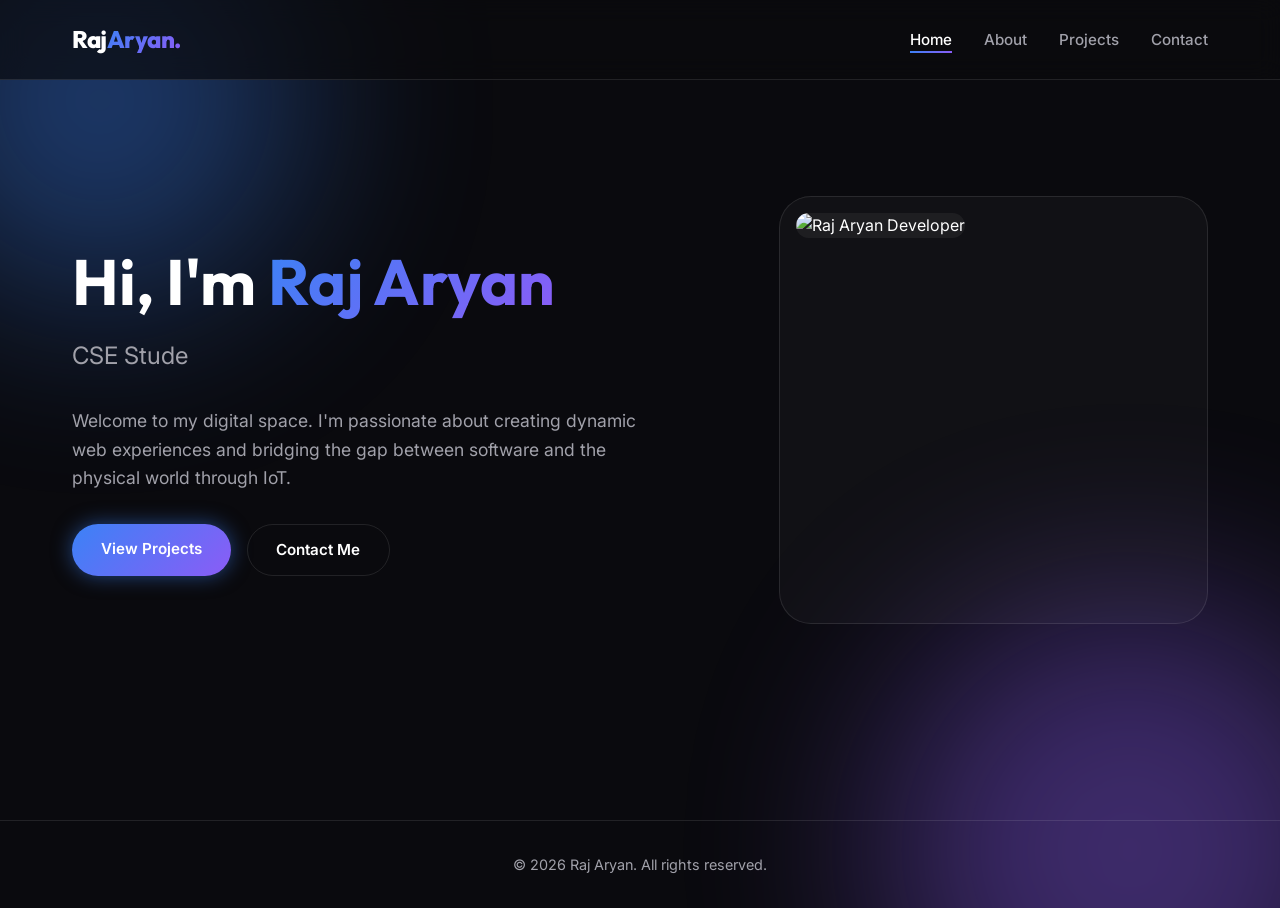
==== index.html @ b55f9338 "Add files via upload" ====
<!DOCTYPE html>
<html lang="en">
<head>
  <meta charset="UTF-8">
  <meta name="viewport" content="width=device-width, initial-scale=1.0">
  <title>Raj Aryan | Portfolio</title>
  <meta name="description" content="Portfolio of Raj Aryan - CSE Student, Web Developer, and IoT Programmer.">
  
  <!-- Google Fonts -->
  <link rel="preconnect" href="https://fonts.googleapis.com">
  <link rel="preconnect" href="https://fonts.gstatic.com" crossorigin>
  <link href="https://fonts.googleapis.com/css2?family=Inter:wght@400;500;600&family=Outfit:wght@600;700;800&display=swap" rel="stylesheet">
  
  <link rel="stylesheet" href="style.css">
  <script src="script.js" defer></script>
</head>
<body>
  <!-- Background Glow Effects -->
  <div class="bg-glow-1"></div>
  <div class="bg-glow-2"></div>

  <!-- Navigation -->
  <nav>
    <div class="container nav-container">
      <div class="logo">Raj<span class="text-gradient">Aryan.</span></div>
      <ul class="nav-links">
        <li><a href="index.html">Home</a></li>
        <li><a href="about.html">About</a></li>
        <li><a href="projects.html">Projects</a></li>
        <li><a href="contact.html">Contact</a></li>
      </ul>
      <div class="nav-toggle">
        <span></span>
        <span></span>
        <span></span>
      </div>
    </div>
  </nav>

  <!-- Hero Section -->
  <section class="container hero fade-in">
    <div class="hero-content">
      <h1>Hi, I'm <span class="text-gradient">Raj Aryan</span></h1>
      <div class="subtitle"></div> <!-- Typing effect animated via JS -->
      <p style="color: var(--text-secondary); margin-bottom: 2rem; font-size: 1.1rem; max-width: 600px;">
        Welcome to my digital space. I'm passionate about creating dynamic web experiences and bridging the gap between software and the physical world through IoT.
      </p>
      <div class="hero-actions">
        <a href="projects.html" class="btn btn-primary">View Projects</a>
        <a href="contact.html" class="btn btn-outline">Contact Me</a>
      </div>
    </div>
    <div class="hero-image-wrapper">
      <!-- Placeholder image - In a real scenario, put a real picture here -->
      <img src="https://images.unsplash.com/photo-1549692520-acc6669e2f0c?q=80&w=600&auto=format&fit=crop" alt="Raj Aryan Developer" class="hero-image">
    </div>
  </section>

  <!-- Footer -->
  <footer class="fade-in">
    <div class="container">
      <p>&copy; 2026 Raj Aryan. All rights reserved.</p>
    </div>
  </footer>
</body>
</html>
---- style.css ----
/* Default Variables & Resets */
:root {
  --bg-dark: #0a0a0e;
  --bg-card: rgba(255, 255, 255, 0.03);
  --bg-card-hover: rgba(255, 255, 255, 0.08);
  --text-primary: #ffffff;
  --text-secondary: #a1a1aa;
  
  --accent-primary: #3b82f6; /* Blue */
  --accent-secondary: #8b5cf6; /* Purple */
  --accent-gradient: linear-gradient(135deg, var(--accent-primary), var(--accent-secondary));
  
  --border-glass: rgba(255, 255, 255, 0.1);
  --glow: 0 0 20px rgba(59, 130, 246, 0.5);

  --font-main: 'Inter', sans-serif;
  --font-heading: 'Outfit', sans-serif;
  
  --transition: all 0.3s cubic-bezier(0.25, 0.8, 0.25, 1);
}

* {
  margin: 0;
  padding: 0;
  box-sizing: border-box;
}

html {
  scroll-behavior: smooth;
}

body {
  font-family: var(--font-main);
  background-color: var(--bg-dark);
  color: var(--text-primary);
  line-height: 1.6;
  overflow-x: hidden;
  position: relative;
}

/* Background Effects */
.bg-glow-1, .bg-glow-2 {
  position: fixed;
  border-radius: 50%;
  filter: blur(100px);
  z-index: -1;
  opacity: 0.4;
  animation: float 10s infinite alternate;
}

.bg-glow-1 {
  width: 400px;
  height: 400px;
  background: var(--accent-primary);
  top: -100px;
  left: -100px;
}

.bg-glow-2 {
  width: 500px;
  height: 500px;
  background: var(--accent-secondary);
  bottom: -200px;
  right: -100px;
  animation-delay: -5s;
}

@keyframes float {
  0% { transform: translate(0, 0) scale(1); }
  100% { transform: translate(50px, 50px) scale(1.1); }
}

/* Typography */
h1, h2, h3, h4, h5, h6 {
  font-family: var(--font-heading);
  font-weight: 700;
  line-height: 1.2;
}

.text-gradient {
  background: var(--accent-gradient);
  -webkit-background-clip: text;
  -webkit-text-fill-color: transparent;
  background-clip: text;
  color: transparent;
}

a {
  color: inherit;
  text-decoration: none;
  transition: var(--transition);
}

/* Base Layout */
.container {
  width: 100%;
  max-width: 1200px;
  margin: 0 auto;
  padding: 0 2rem;
}

section {
  padding: 6rem 0;
  min-height: calc(100vh - 80px); /* 80px for nav */
  display: flex;
  flex-direction: column;
  justify-content: center;
}

/* Navigation */
nav {
  position: fixed;
  top: 0;
  left: 0;
  width: 100%;
  height: 80px;
  display: flex;
  align-items: center;
  z-index: 100;
  background: rgba(10, 10, 14, 0.7);
  backdrop-filter: blur(12px);
  -webkit-backdrop-filter: blur(12px);
  border-bottom: 1px solid var(--border-glass);
}

.nav-container {
  display: flex;
  justify-content: space-between;
  align-items: center;
  width: 100%;
}

.logo {
  font-size: 1.5rem;
  font-weight: 800;
  font-family: var(--font-heading);
  letter-spacing: -0.5px;
}

.nav-links {
  display: flex;
  gap: 2rem;
  list-style: none;
}

.nav-links a {
  font-size: 0.95rem;
  font-weight: 500;
  color: var(--text-secondary);
  position: relative;
}

.nav-links a:hover,
.nav-links a.active {
  color: var(--text-primary);
}

.nav-links a::after {
  content: '';
  position: absolute;
  width: 0;
  height: 2px;
  bottom: -4px;
  left: 0;
  background: var(--accent-gradient);
  transition: var(--transition);
}

.nav-links a:hover::after,
.nav-links a.active::after {
  width: 100%;
}

.nav-toggle {
  display: none;
  flex-direction: column;
  gap: 6px;
  cursor: pointer;
  z-index: 101;
}

.nav-toggle span {
  width: 28px;
  height: 2px;
  background-color: var(--text-primary);
  transition: var(--transition);
  border-radius: 2px;
}

/* Buttons */
.btn {
  display: inline-block;
  padding: 0.8rem 1.8rem;
  border-radius: 50px;
  font-weight: 600;
  font-size: 0.95rem;
  cursor: pointer;
  transition: var(--transition);
  border: none;
  font-family: var(--font-main);
}

.btn-primary {
  background: var(--accent-gradient);
  color: white;
  box-shadow: var(--glow);
}

.btn-primary:hover {
  transform: translateY(-2px);
  box-shadow: 0 0 30px rgba(59, 130, 246, 0.7);
}

.btn-outline {
  background: transparent;
  color: var(--text-primary);
  border: 1px solid var(--border-glass);
}

.btn-outline:hover {
  background: var(--bg-card-hover);
  border-color: var(--text-secondary);
}

/* Hero Section (index.html) */
.hero {
  text-align: left;
  display: grid;
  grid-template-columns: 1.2fr 0.8fr;
  align-items: center;
  gap: 4rem;
}

.hero-content h1 {
  font-size: 4rem;
  margin-bottom: 1rem;
}

.hero-content .subtitle {
  font-size: 1.5rem;
  color: var(--text-secondary);
  margin-bottom: 2rem;
  min-height: 2.3rem; /* Prevents layout shift during typing */
}

.hero-actions {
  display: flex;
  gap: 1rem;
}

.hero-image-wrapper {
  position: relative;
  width: 100%;
  aspect-ratio: 1/1;
  border-radius: 2rem;
  background: var(--bg-card);
  border: 1px solid var(--border-glass);
  padding: 1rem;
  overflow: hidden;
}

.hero-image {
  width: 100%;
  height: 100%;
  object-fit: cover;
  border-radius: 1.5rem;
  background-color: rgba(255, 255, 255, 0.05); /* Placeholder */
}

/* Section Titles */
.section-title {
  font-size: 2.5rem;
  margin-bottom: 3rem;
  text-align: center;
}

/* About Page */
.about-grid {
  display: grid;
  grid-template-columns: 1fr 1fr;
  gap: 4rem;
  align-items: start;
}

.about-text p {
  color: var(--text-secondary);
  font-size: 1.1rem;
  margin-bottom: 1.5rem;
}

.skills-container {
  display: flex;
  flex-wrap: wrap;
  gap: 0.8rem;
  margin-top: 2rem;
}

.skill-tag {
  background: var(--bg-card);
  border: 1px solid var(--border-glass);
  padding: 0.5rem 1rem;
  border-radius: 5px;
  font-size: 0.9rem;
  transition: var(--transition);
}

.skill-tag:hover {
  background: var(--bg-card-hover);
  border-color: var(--accent-primary);
  transform: translateY(-2px);
}

/* Projects Page */
.projects-grid {
  display: grid;
  grid-template-columns: repeat(auto-fill, minmax(320px, 1fr));
  gap: 2rem;
}

.project-card {
  background: var(--bg-card);
  border: 1px solid var(--border-glass);
  border-radius: 1rem;
  overflow: hidden;
  transition: var(--transition);
  display: flex;
  flex-direction: column;
}

.project-card:hover {
  transform: translateY(-5px);
  border-color: rgba(255, 255, 255, 0.2);
  background: var(--bg-card-hover);
  box-shadow: 0 10px 30px -10px rgba(0,0,0,0.5);
}

.project-img {
  width: 100%;
  height: 200px;
  object-fit: cover;
  background-color: rgba(255, 255, 255, 0.05); /* Placeholder */
}

.project-info {
  padding: 1.5rem;
  flex-grow: 1;
  display: flex;
  flex-direction: column;
}

.project-info h3 {
  font-size: 1.3rem;
  margin-bottom: 0.5rem;
}

.project-info p {
  color: var(--text-secondary);
  font-size: 0.95rem;
  margin-bottom: 1.5rem;
  flex-grow: 1;
}

.project-tags {
  display: flex;
  flex-wrap: wrap;
  gap: 0.5rem;
  margin-bottom: 1.5rem;
}

.project-tags span {
  font-size: 0.75rem;
  color: var(--accent-primary);
  background: rgba(59, 130, 246, 0.1);
  padding: 0.2rem 0.6rem;
  border-radius: 50px;
}

/* Contact Page */
.contact-grid {
  display: grid;
  grid-template-columns: 1fr 1.5fr;
  gap: 4rem;
}

.contact-info .contact-item {
  display: flex;
  align-items: center;
  gap: 1rem;
  margin-bottom: 1.5rem;
}

.contact-item-icon {
  width: 40px;
  height: 40px;
  border-radius: 50%;
  background: var(--bg-card);
  display: flex;
  align-items: center;
  justify-content: center;
  border: 1px solid var(--border-glass);
  color: var(--accent-primary);
}

.social-links {
  display: flex;
  gap: 1rem;
  margin-top: 2rem;
}

.social-links a {
  width: 45px;
  height: 45px;
  border-radius: 50%;
  background: var(--bg-card);
  display: flex;
  align-items: center;
  justify-content: center;
  border: 1px solid var(--border-glass);
  font-size: 1.2rem;
}

.social-links a:hover {
  background: var(--accent-gradient);
  color: white;
  transform: translateY(-3px);
  border-color: transparent;
}

.contact-form {
  background: var(--bg-card);
  padding: 2.5rem;
  border-radius: 1.5rem;
  border: 1px solid var(--border-glass);
}

.form-group {
  margin-bottom: 1.5rem;
}

.form-group label {
  display: block;
  margin-bottom: 0.5rem;
  font-size: 0.9rem;
  color: var(--text-secondary);
}

.form-control {
  width: 100%;
  background: rgba(0, 0, 0, 0.2);
  border: 1px solid var(--border-glass);
  padding: 1rem;
  border-radius: 0.5rem;
  color: var(--text-primary);
  font-family: var(--font-main);
  transition: var(--transition);
}

.form-control:focus {
  outline: none;
  border-color: var(--accent-primary);
  background: rgba(0, 0, 0, 0.4);
}

textarea.form-control {
  resize: vertical;
  min-height: 120px;
}

/* Footer */
footer {
  text-align: center;
  padding: 2rem;
  border-top: 1px solid var(--border-glass);
  color: var(--text-secondary);
  font-size: 0.9rem;
}

/* Animations */
.fade-in {
  opacity: 0;
  transform: translateY(20px);
  transition: opacity 0.6s ease-out, transform 0.6s ease-out;
}

.fade-in.visible {
  opacity: 1;
  transform: translateY(0);
}

/* Responsive Design */
@media (max-width: 992px) {
  .hero, .about-grid, .contact-grid {
    grid-template-columns: 1fr;
    gap: 3rem;
  }
  
  .hero {
    text-align: center;
  }
  
  .hero-actions {
    justify-content: center;
  }
  
  .hero-image-wrapper {
    max-width: 500px;
    margin: 0 auto;
  }
}

@media (max-width: 768px) {
  section {
    padding: 4rem 0;
  }
  
  .hero-content h1 {
    font-size: 3rem;
  }
  
  /* Mobile Nav */
  .nav-toggle {
    display: flex;
  }
  
  .nav-links {
    position: fixed;
    top: 0;
    right: -100%;
    width: 250px;
    height: 100vh;
    background: rgba(15, 15, 20, 0.95);
    backdrop-filter: blur(20px);
    -webkit-backdrop-filter: blur(20px);
    flex-direction: column;
    align-items: center;
    justify-content: center;
    transition: right 0.4s cubic-bezier(0.25, 0.8, 0.25, 1);
    border-left: 1px solid var(--border-glass);
    box-shadow: -10px 0 30px rgba(0,0,0,0.5);
  }
  
  .nav-links.nav-open {
    right: 0;
  }
  
  .nav-links a {
    font-size: 1.2rem;
  }
  
  /* Hamburger Animation */
  .nav-toggle.open span:nth-child(1) {
    transform: translateY(8px) rotate(45deg);
  }
  .nav-toggle.open span:nth-child(2) {
    opacity: 0;
  }
  .nav-toggle.open span:nth-child(3) {
    transform: translateY(-8px) rotate(-45deg);
  }
}

@media (max-width: 480px) {
  .hero-content h1 {
    font-size: 2.5rem;
  }
  
  .hero-content .subtitle {
    font-size: 1.1rem;
  }
  
  .contact-form {
    padding: 1.5rem;
  }
}
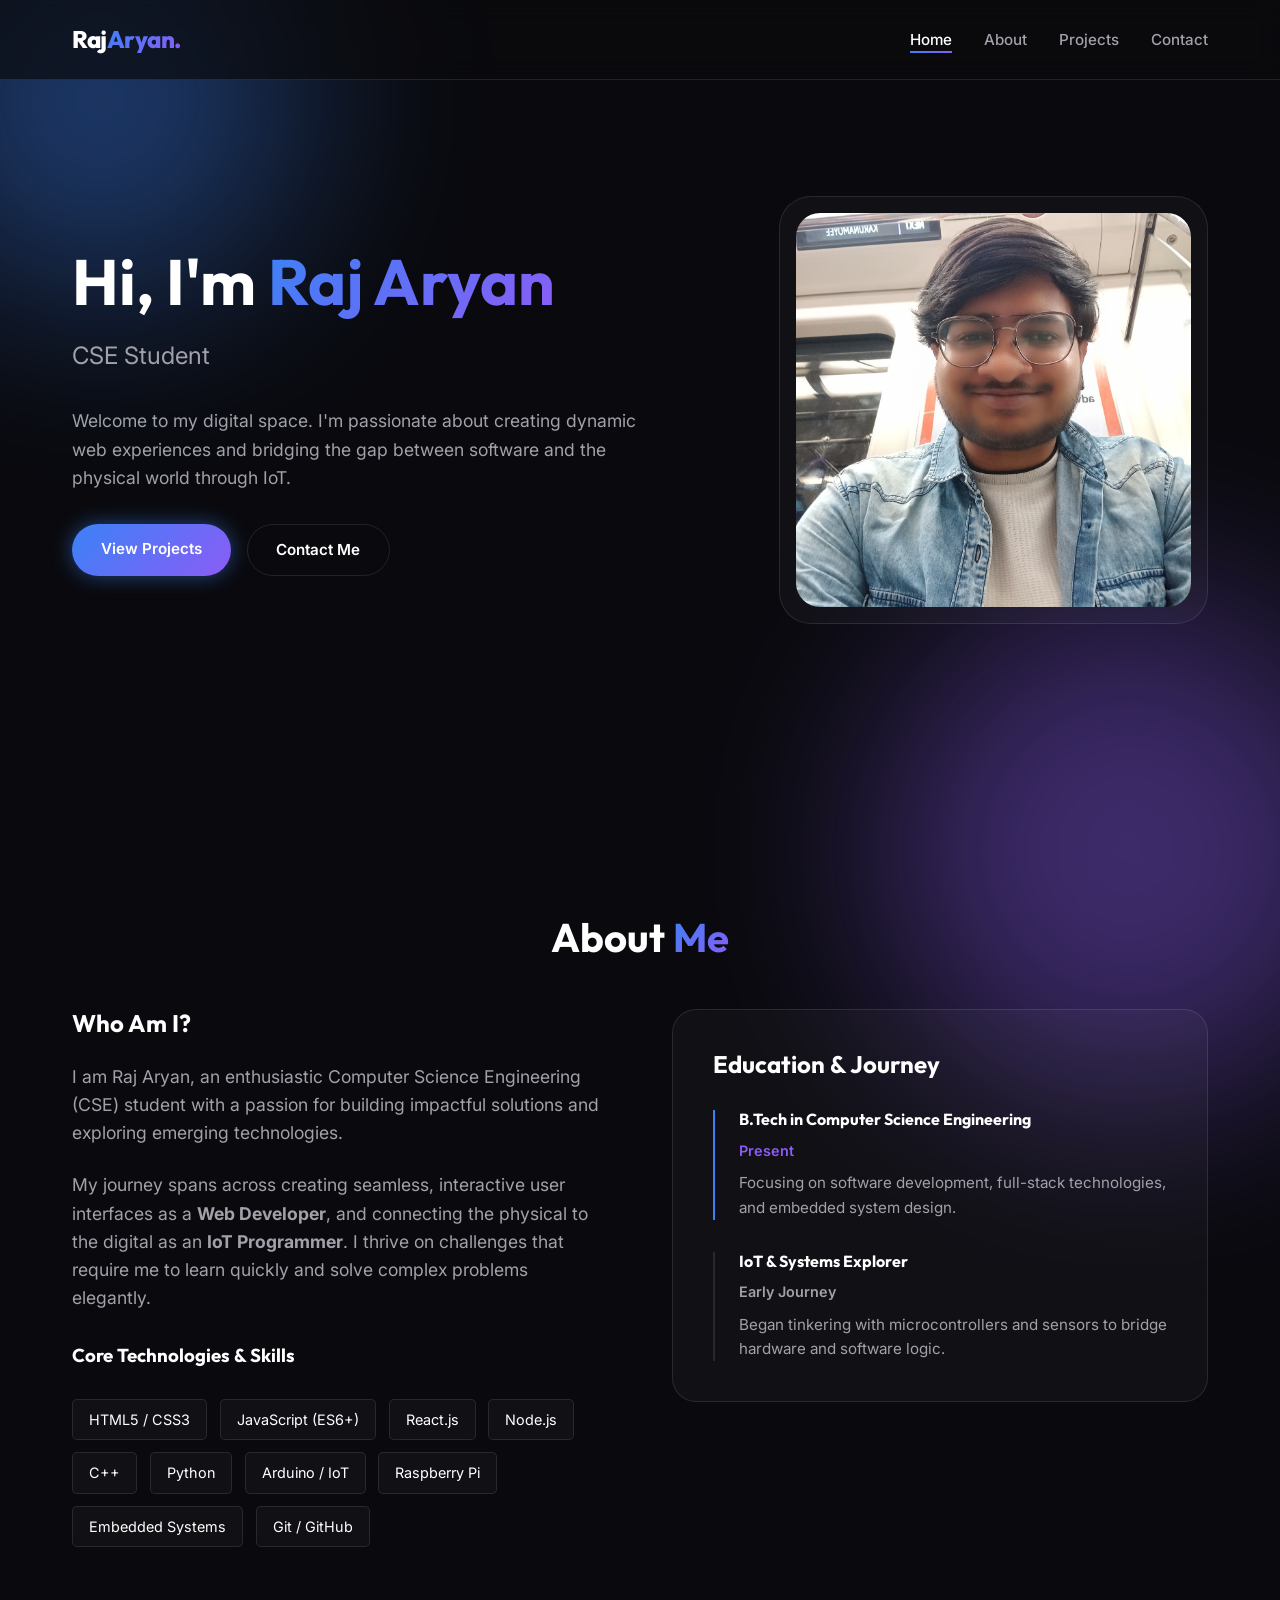
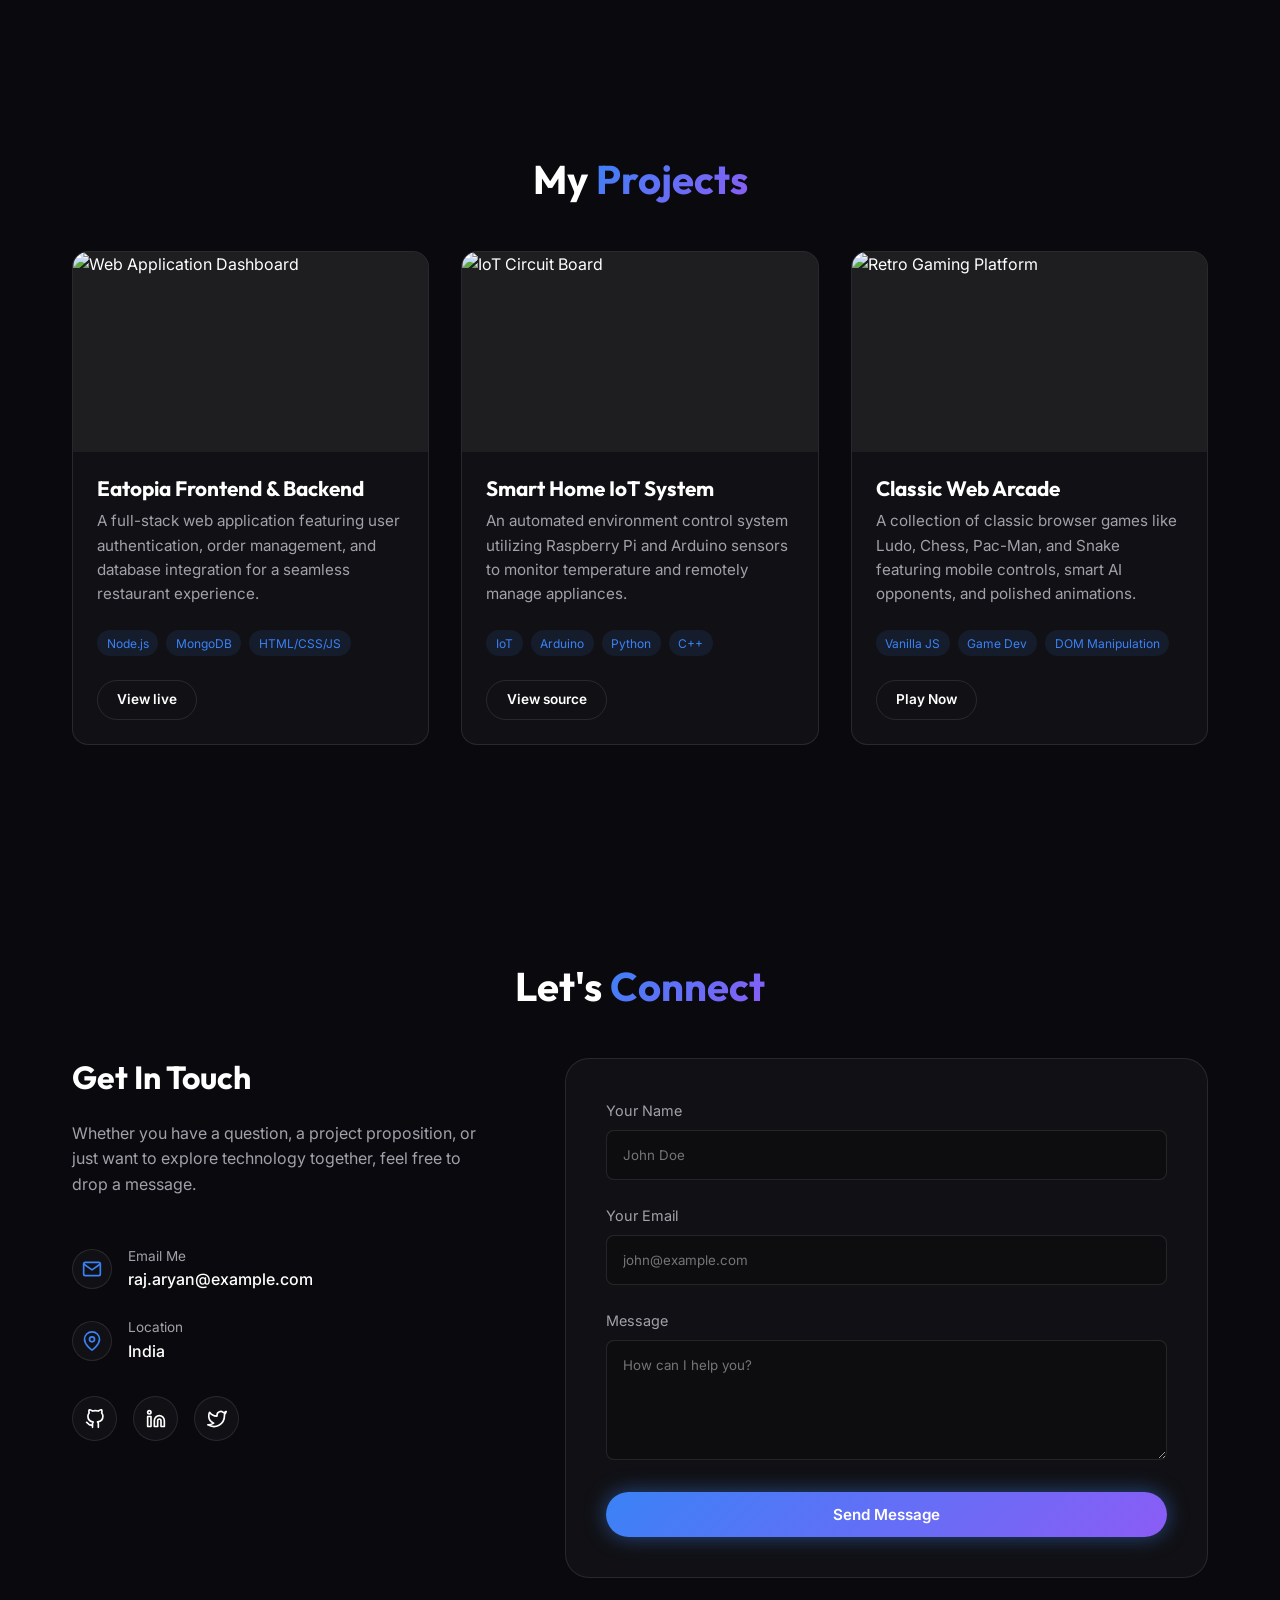
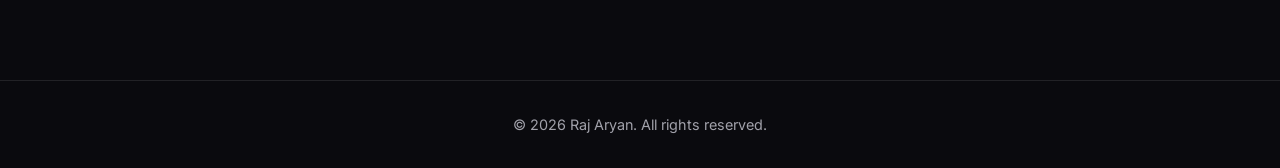
==== commit 7c88d260: "Add files via upload" ====
--- a/index.html
+++ b/index.html
@@ -11,8 +11,912 @@
   <link rel="preconnect" href="https://fonts.gstatic.com" crossorigin>
   <link href="https://fonts.googleapis.com/css2?family=Inter:wght@400;500;600&family=Outfit:wght@600;700;800&display=swap" rel="stylesheet">
   
-  <link rel="stylesheet" href="style.css">
-  <script src="script.js" defer></script>
+  <!-- Three.js & GSAP -->
+  <script src="https://cdnjs.cloudflare.com/ajax/libs/three.js/r128/three.min.js"></script>
+  <script src="https://cdn.jsdelivr.net/npm/three@0.128.0/examples/js/loaders/GLTFLoader.js"></script>
+  <script src="https://cdnjs.cloudflare.com/ajax/libs/gsap/3.12.2/gsap.min.js"></script>
+  
+  <style>
+    /* Default Variables & Resets */
+:root {
+  --bg-dark: #0a0a0e;
+  --bg-card: rgba(255, 255, 255, 0.03);
+  --bg-card-hover: rgba(255, 255, 255, 0.08);
+  --text-primary: #ffffff;
+  --text-secondary: #a1a1aa;
+
+  --accent-primary: #3b82f6;
+  /* Blue */
+  --accent-secondary: #8b5cf6;
+  /* Purple */
+  --accent-gradient: linear-gradient(135deg, var(--accent-primary), var(--accent-secondary));
+
+  --border-glass: rgba(255, 255, 255, 0.1);
+  --glow: 0 0 20px rgba(59, 130, 246, 0.5);
+
+  --font-main: 'Inter', sans-serif;
+  --font-heading: 'Outfit', sans-serif;
+
+  --transition: all 0.3s cubic-bezier(0.25, 0.8, 0.25, 1);
+}
+
+* {
+  margin: 0;
+  padding: 0;
+  box-sizing: border-box;
+}
+
+html {
+  scroll-behavior: smooth;
+  overflow-x: hidden;
+}
+
+body {
+  font-family: var(--font-main);
+  background-color: var(--bg-dark);
+  color: var(--text-primary);
+  line-height: 1.6;
+  overflow-x: hidden;
+  position: relative;
+  width: 100%;
+}
+
+/* Background Effects */
+.bg-glow-1,
+.bg-glow-2 {
+  position: fixed;
+  border-radius: 50%;
+  filter: blur(100px);
+  z-index: -1;
+  opacity: 0.4;
+  animation: float 10s infinite alternate;
+  will-change: transform;
+  transform: translateZ(0);
+}
+
+.bg-glow-1 {
+  width: 400px;
+  height: 400px;
+  background: var(--accent-primary);
+  top: -100px;
+  left: -100px;
+}
+
+.bg-glow-2 {
+  width: 500px;
+  height: 500px;
+  background: var(--accent-secondary);
+  bottom: -200px;
+  right: -100px;
+  animation-delay: -5s;
+}
+
+@keyframes float {
+  0% {
+    transform: translate(0, 0) scale(1);
+  }
+
+  100% {
+    transform: translate(50px, 50px) scale(1.1);
+  }
+}
+
+/* Typography */
+h1,
+h2,
+h3,
+h4,
+h5,
+h6 {
+  font-family: var(--font-heading);
+  font-weight: 700;
+  line-height: 1.2;
+}
+
+.text-gradient {
+  background: var(--accent-gradient);
+  -webkit-background-clip: text;
+  -webkit-text-fill-color: transparent;
+  background-clip: text;
+  color: transparent;
+}
+
+a {
+  color: inherit;
+  text-decoration: none;
+  transition: var(--transition);
+}
+
+/* Base Layout */
+.container {
+  width: 100%;
+  max-width: 1200px;
+  margin: 0 auto;
+  padding: 0 2rem;
+}
+
+section {
+  padding: 6rem 0;
+  min-height: calc(100vh - 80px);
+  /* 80px for nav */
+  min-height: calc(100dvh - 80px);
+  display: flex;
+  flex-direction: column;
+  justify-content: center;
+}
+
+/* Navigation */
+nav {
+  position: fixed;
+  top: 0;
+  left: 0;
+  width: 100%;
+  height: 80px;
+  display: flex;
+  align-items: center;
+  z-index: 100;
+  background: rgba(10, 10, 14, 0.7);
+  backdrop-filter: blur(12px);
+  -webkit-backdrop-filter: blur(12px);
+  border-bottom: 1px solid var(--border-glass);
+}
+
+.nav-container {
+  display: flex;
+  justify-content: space-between;
+  align-items: center;
+  width: 100%;
+}
+
+.logo {
+  font-size: 1.5rem;
+  font-weight: 800;
+  font-family: var(--font-heading);
+  letter-spacing: -0.5px;
+}
+
+.nav-links {
+  display: flex;
+  gap: 2rem;
+  list-style: none;
+}
+
+.nav-links a {
+  font-size: 0.95rem;
+  font-weight: 500;
+  color: var(--text-secondary);
+  position: relative;
+}
+
+.nav-links a:hover,
+.nav-links a.active {
+  color: var(--text-primary);
+}
+
+.nav-links a::after {
+  content: '';
+  position: absolute;
+  width: 0;
+  height: 2px;
+  bottom: -4px;
+  left: 0;
+  background: var(--accent-gradient);
+  transition: var(--transition);
+}
+
+.nav-links a:hover::after,
+.nav-links a.active::after {
+  width: 100%;
+}
+
+.nav-toggle {
+  display: none;
+  flex-direction: column;
+  gap: 6px;
+  cursor: pointer;
+  z-index: 101;
+}
+
+.nav-toggle span {
+  width: 28px;
+  height: 2px;
+  background-color: var(--text-primary);
+  transition: var(--transition);
+  border-radius: 2px;
+}
+
+/* Buttons */
+.btn {
+  display: inline-block;
+  padding: 0.8rem 1.8rem;
+  border-radius: 50px;
+  font-weight: 600;
+  font-size: 0.95rem;
+  cursor: pointer;
+  transition: var(--transition);
+  border: none;
+  font-family: var(--font-main);
+}
+
+.btn-primary {
+  background: var(--accent-gradient);
+  color: white;
+  box-shadow: var(--glow);
+}
+
+.btn-primary:hover {
+  transform: translateY(-2px);
+  box-shadow: 0 0 30px rgba(59, 130, 246, 0.7);
+}
+
+.btn-outline {
+  background: transparent;
+  color: var(--text-primary);
+  border: 1px solid var(--border-glass);
+}
+
+.btn-outline:hover {
+  background: var(--bg-card-hover);
+  border-color: var(--text-secondary);
+}
+
+/* Hero Section (index.html) */
+.hero {
+  text-align: left;
+  display: grid;
+  grid-template-columns: 1.2fr 0.8fr;
+  align-items: center;
+  gap: 4rem;
+}
+
+.hero-content h1 {
+  font-size: 4rem;
+  margin-bottom: 1rem;
+}
+
+.hero-content .subtitle {
+  font-size: 1.5rem;
+  color: var(--text-secondary);
+  margin-bottom: 2rem;
+  min-height: 2.3rem;
+  /* Prevents layout shift during typing */
+}
+
+.hero-actions {
+  display: flex;
+  gap: 1rem;
+}
+
+.hero-image-wrapper {
+  position: relative;
+  width: 100%;
+  aspect-ratio: 1/1;
+  border-radius: 2rem;
+  background: var(--bg-card);
+  border: 1px solid var(--border-glass);
+  padding: 1rem;
+  overflow: hidden;
+}
+
+.hero-image {
+  width: 100%;
+  height: 100%;
+  object-fit: cover;
+  border-radius: 1.5rem;
+  background-color: rgba(255, 255, 255, 0.05);
+  /* Placeholder */
+}
+
+/* Section Titles */
+.section-title {
+  font-size: 2.5rem;
+  margin-bottom: 3rem;
+  text-align: center;
+}
+
+/* About Page */
+.about-grid {
+  display: grid;
+  grid-template-columns: 1fr 1fr;
+  gap: 4rem;
+  align-items: start;
+}
+
+.about-text p {
+  color: var(--text-secondary);
+  font-size: 1.1rem;
+  margin-bottom: 1.5rem;
+}
+
+.skills-container {
+  display: flex;
+  flex-wrap: wrap;
+  gap: 0.8rem;
+  margin-top: 2rem;
+}
+
+.skill-tag {
+  background: var(--bg-card);
+  border: 1px solid var(--border-glass);
+  padding: 0.5rem 1rem;
+  border-radius: 5px;
+  font-size: 0.9rem;
+  transition: var(--transition);
+}
+
+.skill-tag:hover {
+  background: var(--bg-card-hover);
+  border-color: var(--accent-primary);
+  transform: translateY(-2px);
+}
+
+/* Projects Page */
+.projects-grid {
+  display: grid;
+  grid-template-columns: repeat(auto-fill, minmax(320px, 1fr));
+  gap: 2rem;
+}
+
+.project-card {
+  background: var(--bg-card);
+  border: 1px solid var(--border-glass);
+  border-radius: 1rem;
+  overflow: hidden;
+  transition: var(--transition);
+  display: flex;
+  flex-direction: column;
+}
+
+.project-card:hover {
+  transform: translateY(-5px);
+  border-color: rgba(255, 255, 255, 0.2);
+  background: var(--bg-card-hover);
+  box-shadow: 0 10px 30px -10px rgba(0, 0, 0, 0.5);
+}
+
+.project-img {
+  width: 100%;
+  height: 200px;
+  object-fit: cover;
+  background-color: rgba(255, 255, 255, 0.05);
+  /* Placeholder */
+}
+
+.project-info {
+  padding: 1.5rem;
+  flex-grow: 1;
+  display: flex;
+  flex-direction: column;
+}
+
+.project-info h3 {
+  font-size: 1.3rem;
+  margin-bottom: 0.5rem;
+}
+
+.project-info p {
+  color: var(--text-secondary);
+  font-size: 0.95rem;
+  margin-bottom: 1.5rem;
+  flex-grow: 1;
+}
+
+.project-tags {
+  display: flex;
+  flex-wrap: wrap;
+  gap: 0.5rem;
+  margin-bottom: 1.5rem;
+}
+
+.project-tags span {
+  font-size: 0.75rem;
+  color: var(--accent-primary);
+  background: rgba(59, 130, 246, 0.1);
+  padding: 0.2rem 0.6rem;
+  border-radius: 50px;
+}
+
+/* Contact Page */
+.contact-grid {
+  display: grid;
+  grid-template-columns: 1fr 1.5fr;
+  gap: 4rem;
+}
+
+.contact-info .contact-item {
+  display: flex;
+  align-items: center;
+  gap: 1rem;
+  margin-bottom: 1.5rem;
+}
+
+.contact-item-icon {
+  width: 40px;
+  height: 40px;
+  border-radius: 50%;
+  background: var(--bg-card);
+  display: flex;
+  align-items: center;
+  justify-content: center;
+  border: 1px solid var(--border-glass);
+  color: var(--accent-primary);
+}
+
+.social-links {
+  display: flex;
+  gap: 1rem;
+  margin-top: 2rem;
+}
+
+.social-links a {
+  width: 45px;
+  height: 45px;
+  border-radius: 50%;
+  background: var(--bg-card);
+  display: flex;
+  align-items: center;
+  justify-content: center;
+  border: 1px solid var(--border-glass);
+  font-size: 1.2rem;
+}
+
+.social-links a:hover {
+  background: var(--accent-gradient);
+  color: white;
+  transform: translateY(-3px);
+  border-color: transparent;
+}
+
+.contact-form {
+  background: var(--bg-card);
+  padding: 2.5rem;
+  border-radius: 1.5rem;
+  border: 1px solid var(--border-glass);
+}
+
+.form-group {
+  margin-bottom: 1.5rem;
+}
+
+.form-group label {
+  display: block;
+  margin-bottom: 0.5rem;
+  font-size: 0.9rem;
+  color: var(--text-secondary);
+}
+
+.form-control {
+  width: 100%;
+  background: rgba(0, 0, 0, 0.2);
+  border: 1px solid var(--border-glass);
+  padding: 1rem;
+  border-radius: 0.5rem;
+  color: var(--text-primary);
+  font-family: var(--font-main);
+  transition: var(--transition);
+}
+
+.form-control:focus {
+  outline: none;
+  border-color: var(--accent-primary);
+  background: rgba(0, 0, 0, 0.4);
+}
+
+textarea.form-control {
+  resize: vertical;
+  min-height: 120px;
+}
+
+/* Footer */
+footer {
+  text-align: center;
+  padding: 2rem;
+  border-top: 1px solid var(--border-glass);
+  color: var(--text-secondary);
+  font-size: 0.9rem;
+}
+
+/* Animations */
+.fade-in {
+  opacity: 0;
+  transform: translateY(20px);
+  transition: opacity 0.6s ease-out, transform 0.6s ease-out;
+}
+
+.fade-in.visible {
+  opacity: 1;
+  transform: translateY(0);
+}
+
+/* Responsive Design */
+@media (max-width: 992px) {
+
+  .hero,
+  .about-grid,
+  .contact-grid {
+    grid-template-columns: 1fr;
+    gap: 3rem;
+  }
+
+  .hero {
+    text-align: center;
+  }
+
+  .hero-actions {
+    justify-content: center;
+  }
+
+  .hero-image-wrapper {
+    max-width: 500px;
+    margin: 0 auto;
+  }
+}
+
+@media (max-width: 768px) {
+  section {
+    padding: 4rem 0;
+  }
+
+  .hero-content h1 {
+    font-size: 3rem;
+  }
+
+  /* Mobile Nav */
+  .nav-toggle {
+    display: flex;
+  }
+
+  .nav-links {
+    position: fixed;
+    top: 0;
+    right: -100%;
+    width: 250px;
+    height: 100vh;
+    height: 100dvh;
+    background: rgba(15, 15, 20, 0.95);
+    backdrop-filter: blur(20px);
+    -webkit-backdrop-filter: blur(20px);
+    flex-direction: column;
+    align-items: center;
+    justify-content: center;
+    transition: right 0.4s cubic-bezier(0.25, 0.8, 0.25, 1);
+    border-left: 1px solid var(--border-glass);
+    box-shadow: -10px 0 30px rgba(0, 0, 0, 0.5);
+  }
+
+  .nav-links.nav-open {
+    right: 0;
+  }
+
+  .nav-links a {
+    font-size: 1.2rem;
+  }
+
+  /* Hamburger Animation */
+  .nav-toggle.open span:nth-child(1) {
+    transform: translateY(8px) rotate(45deg);
+  }
+
+  .nav-toggle.open span:nth-child(2) {
+    opacity: 0;
+  }
+
+  .nav-toggle.open span:nth-child(3) {
+    transform: translateY(-8px) rotate(-45deg);
+  }
+}
+
+@media (max-width: 480px) {
+  .hero-content h1 {
+    font-size: 2.5rem;
+  }
+
+  .hero-content .subtitle {
+    font-size: 1.1rem;
+  }
+
+  .contact-form {
+    padding: 1.5rem;
+  }
+}
+
+/* 3D Robot Canvas */
+#webgl-canvas {
+  position: fixed;
+  top: 0;
+  left: 0;
+  width: 100vw;
+  height: 100vh;
+  z-index: 10;
+  pointer-events: none; /* Let clicks pass through */
+}
+  </style>
+  <script>
+    document.addEventListener('DOMContentLoaded', () => {
+  // Mobile Navigation Toggle
+  const navToggle = document.querySelector('.nav-toggle');
+  const navLinks = document.querySelector('.nav-links');
+
+  if (navToggle) {
+    navToggle.addEventListener('click', () => {
+      navToggle.classList.toggle('open');
+      navLinks.classList.toggle('nav-open');
+    });
+  }
+
+  // Active Navigation Link Highlighting (Updated for Single Page)
+  const navItems = document.querySelectorAll('.nav-links a');
+  
+  // Close mobile nav when a link is clicked
+  navItems.forEach(link => {
+    link.addEventListener('click', () => {
+      if (navLinks.classList.contains('nav-open')) {
+        navToggle.classList.remove('open');
+        navLinks.classList.remove('nav-open');
+      }
+    });
+  });
+
+  // Intersection Observer for highlighting nav links based on scroll position
+  const sections = document.querySelectorAll('section');
+  const navObserverOptions = {
+    threshold: 0.5, // Highlight when section is at least 50% visible
+  };
+
+  const navObserver = new IntersectionObserver((entries) => {
+    entries.forEach(entry => {
+      if (entry.isIntersecting) {
+        const id = entry.target.getAttribute('id');
+        navItems.forEach(link => {
+          link.classList.remove('active');
+          if (link.getAttribute('href') === `#${id}`) {
+            link.classList.add('active');
+          }
+        });
+      }
+    });
+  }, navObserverOptions);
+
+  sections.forEach(section => {
+    navObserver.observe(section);
+  });
+
+  // Intersection Observer for Fade-in Animations
+  const observerOptions = {
+    threshold: 0.1,
+    rootMargin: "0px 0px -50px 0px"
+  };
+
+  const observer = new IntersectionObserver((entries) => {
+    entries.forEach(entry => {
+      if (entry.isIntersecting) {
+        entry.target.classList.add('visible');
+        observer.unobserve(entry.target); // Run once
+      }
+    });
+  }, observerOptions);
+
+  const fadeElements = document.querySelectorAll('.fade-in');
+  fadeElements.forEach(el => observer.observe(el));
+
+  // Dynamic Typing Effect (Only run if the element exists, e.g. on index.html)
+  const subtitleEl = document.querySelector('.hero-content .subtitle');
+  if (subtitleEl) {
+    const titles = ["CSE Student", "Web Developer", "IoT Programmer"];
+    let titleIndex = 0;
+    let charIndex = 0;
+    let isDeleting = false;
+    
+    function typeEffect() {
+      const currentTitle = titles[titleIndex];
+      
+      if (isDeleting) {
+        subtitleEl.textContent = currentTitle.substring(0, charIndex - 1);
+        charIndex--;
+      } else {
+        subtitleEl.textContent = currentTitle.substring(0, charIndex + 1);
+        charIndex++;
+      }
+      
+      let typeSpeed = isDeleting ? 50 : 100;
+      
+      if (!isDeleting && charIndex === currentTitle.length) {
+        typeSpeed = 2000; // Pause at end of word
+        isDeleting = true;
+      } else if (isDeleting && charIndex === 0) {
+        isDeleting = false;
+        titleIndex = (titleIndex + 1) % titles.length;
+        typeSpeed = 500; // Pause before new word
+      }
+      
+      setTimeout(typeEffect, typeSpeed);
+    }
+    
+    // Start effect
+    setTimeout(typeEffect, 1000);
+  }
+
+  // --- Three.js 3D Robot Implementation ---
+  init3DRobot();
+});
+
+function init3DRobot() {
+  const canvas = document.querySelector('#webgl-canvas');
+  if (!canvas) return;
+
+  // Scene setup
+  const scene = new THREE.Scene();
+  const camera = new THREE.PerspectiveCamera(45, window.innerWidth / window.innerHeight, 0.1, 100);
+  // Position camera so robot is visible
+  camera.position.z = 15;
+  camera.position.y = 0;
+
+  const renderer = new THREE.WebGLRenderer({ canvas: canvas, alpha: true, antialias: true });
+  renderer.setSize(window.innerWidth, window.innerHeight);
+  renderer.setPixelRatio(Math.min(window.devicePixelRatio, 2));
+
+  // Lighting
+  const ambientLight = new THREE.AmbientLight(0xffffff, 0.6);
+  scene.add(ambientLight);
+
+  const dirLight = new THREE.DirectionalLight(0x3b82f6, 1.5); // Blue accent
+  dirLight.position.set(5, 5, 5);
+  scene.add(dirLight);
+  
+  const fillLight = new THREE.DirectionalLight(0x8b5cf6, 1); // Purple accent
+  fillLight.position.set(-5, 3, 5);
+  scene.add(fillLight);
+
+  // Robot Group
+  const robot = new THREE.Group();
+  scene.add(robot);
+
+  // Load Iron Man GLTF Model
+  let ironManModel;
+  const loader = new THREE.GLTFLoader();
+  
+  // Create a pivot group so we can rotate the whole model towards the mouse
+  const pivotGroup = new THREE.Group();
+  robot.add(pivotGroup);
+
+  loader.load('iron_man.glb', function(gltf) {
+    ironManModel = gltf.scene;
+    
+    // Auto scale and center the model
+    const box = new THREE.Box3().setFromObject(ironManModel);
+    const size = box.getSize(new THREE.Vector3());
+    const center = box.getCenter(new THREE.Vector3());
+
+    // Reset position to true center
+    ironManModel.position.x = -center.x;
+    ironManModel.position.y = -center.y;
+    ironManModel.position.z = -center.z;
+
+    // Scale so the largest dimension is roughly 5 units
+    const maxDim = Math.max(size.x, size.y, size.z);
+    // If maxDim is 0, fallback to 1 to avoid Infinity
+    const scale = maxDim > 0 ? (5 / maxDim) : 1;
+    ironManModel.scale.set(scale, scale, scale);
+    
+    // Wrapper to hold the centered/scaled model and lower it on screen
+    const wrapper = new THREE.Group();
+    wrapper.add(ironManModel);
+    wrapper.position.y = -1.5;
+    
+    // Traverse model to ensure materials have shiny properties
+    ironManModel.traverse((child) => {
+      if (child.isMesh) {
+        if (child.material) {
+          child.material.metalness = Math.max(child.material.metalness || 0, 0.8);
+          child.material.roughness = Math.min(child.material.roughness || 1, 0.2);
+        }
+      }
+    });
+
+    pivotGroup.add(wrapper);
+  }, undefined, function(error) {
+    console.error('An error happened loading the GLTF model:', error);
+    
+    // Show a visible error on screen for CORS or missing file issues
+    const errDiv = document.createElement('div');
+    errDiv.style.position = 'fixed';
+    errDiv.style.top = '20px';
+    errDiv.style.left = '20px';
+    errDiv.style.color = '#ff6b6b';
+    errDiv.style.backgroundColor = 'rgba(20,20,20,0.95)';
+    errDiv.style.padding = '15px';
+    errDiv.style.borderRadius = '8px';
+    errDiv.style.zIndex = '9999';
+    errDiv.style.maxWidth = '400px';
+    errDiv.style.border = '1px solid #ff6b6b';
+    errDiv.innerHTML = '<strong>Error Loading 3D Model!</strong><br><br>If you just double-clicked index.html, your browser is blocking the 3D model due to security rules (CORS).<br><br><strong>Fix:</strong> Please use a local server like "Live Server" in VS Code to open the page.';
+    document.body.appendChild(errDiv);
+  });
+
+  // Mouse tracking
+  let targetRotationX = 0;
+  let targetRotationY = 0;
+  let currentRotationX = 0;
+  let currentRotationY = 0;
+
+  document.addEventListener('mousemove', (e) => {
+    // Normalize mouse coordinates to -1 to 1
+    const mouseX = (e.clientX / window.innerWidth) * 2 - 1;
+    const mouseY = -(e.clientY / window.innerHeight) * 2 + 1;
+
+    // Map to rotation angles
+    targetRotationY = mouseX * (Math.PI / 4); // Max 45 deg left/right
+    targetRotationX = mouseY * (Math.PI / 8); // Max 22.5 deg up/down
+  });
+
+  // Scroll Animation using GSAP
+  robot.position.set(0, -1, 0);
+  robot.scale.set(1.2, 1.2, 1.2);
+
+  window.addEventListener('scroll', () => {
+    const scrollY = window.scrollY;
+    // Calculate scroll progress over the first screen height
+    const scrollProgress = Math.min(scrollY / (window.innerHeight * 0.8), 1);
+
+    // Calculate dynamic extreme left position based on aspect ratio
+    const extremeLeftX = -camera.aspect * 5.5;
+
+    // Interpolate position and scale
+    gsap.to(robot.position, {
+      x: extremeLeftX * scrollProgress, // Moves to extreme left
+      y: -1 + (2 * scrollProgress), // Moves up slightly
+      z: 2 * scrollProgress, // Comes slightly forward
+      duration: 0.5,
+      overwrite: "auto"
+    });
+    
+    gsap.to(robot.rotation, {
+      y: 0.5 * scrollProgress, // Slightly turned
+      duration: 0.5,
+      overwrite: "auto"
+    });
+
+    gsap.to(robot.scale, {
+      x: 1.2 - (0.4 * scrollProgress),
+      y: 1.2 - (0.4 * scrollProgress),
+      z: 1.2 - (0.4 * scrollProgress),
+      duration: 0.5,
+      overwrite: "auto"
+    });
+  });
+
+  // Floating animation
+  const clock = new THREE.Clock();
+
+  // Resize handler
+  window.addEventListener('resize', () => {
+    camera.aspect = window.innerWidth / window.innerHeight;
+    camera.updateProjectionMatrix();
+    renderer.setSize(window.innerWidth, window.innerHeight);
+  });
+
+  // Animation Loop
+  function animate() {
+    requestAnimationFrame(animate);
+
+    const time = clock.getElapsedTime();
+
+    // Smooth model rotation towards mouse
+    currentRotationX += (targetRotationX - currentRotationX) * 0.1;
+    currentRotationY += (targetRotationY - currentRotationY) * 0.1;
+    
+    pivotGroup.rotation.x = currentRotationX;
+    pivotGroup.rotation.y = currentRotationY;
+
+    // Gentle float
+    robot.position.y += Math.sin(time * 2) * 0.002;
+
+    renderer.render(scene, camera);
+  }
+
+  animate();
+}
+  </script>
 </head>
 <body>
   <!-- Background Glow Effects -->
@@ -24,10 +928,10 @@
     <div class="container nav-container">
       <div class="logo">Raj<span class="text-gradient">Aryan.</span></div>
       <ul class="nav-links">
-        <li><a href="index.html">Home</a></li>
-        <li><a href="about.html">About</a></li>
-        <li><a href="projects.html">Projects</a></li>
-        <li><a href="contact.html">Contact</a></li>
+        <li><a href="#home">Home</a></li>
+        <li><a href="#about">About</a></li>
+        <li><a href="#projects">Projects</a></li>
+        <li><a href="#contact">Contact</a></li>
       </ul>
       <div class="nav-toggle">
         <span></span>
@@ -38,7 +942,7 @@
   </nav>
 
   <!-- Hero Section -->
-  <section class="container hero fade-in">
+  <section id="home" class="container hero fade-in">
     <div class="hero-content">
       <h1>Hi, I'm <span class="text-gradient">Raj Aryan</span></h1>
       <div class="subtitle"></div> <!-- Typing effect animated via JS -->
@@ -46,13 +950,171 @@
         Welcome to my digital space. I'm passionate about creating dynamic web experiences and bridging the gap between software and the physical world through IoT.
       </p>
       <div class="hero-actions">
-        <a href="projects.html" class="btn btn-primary">View Projects</a>
-        <a href="contact.html" class="btn btn-outline">Contact Me</a>
+        <a href="#projects" class="btn btn-primary">View Projects</a>
+        <a href="#contact" class="btn btn-outline">Contact Me</a>
       </div>
     </div>
     <div class="hero-image-wrapper">
-      <!-- Placeholder image - In a real scenario, put a real picture here -->
-      <img src="https://images.unsplash.com/photo-1549692520-acc6669e2f0c?q=80&w=600&auto=format&fit=crop" alt="Raj Aryan Developer" class="hero-image">
+      <img src="raj.jpg" alt="Raj Aryan Developer" class="hero-image">
+    </div>
+  </section>
+
+  <!-- About Section -->
+  <section id="about" class="container fade-in">
+    <h1 class="section-title">About <span class="text-gradient">Me</span></h1>
+    
+    <div class="about-grid">
+      <div class="about-text">
+        <h2>Who Am I?</h2>
+        <br>
+        <p>I am Raj Aryan, an enthusiastic Computer Science Engineering (CSE) student with a passion for building impactful solutions and exploring emerging technologies.</p>
+        <p>My journey spans across creating seamless, interactive user interfaces as a <strong>Web Developer</strong>, and connecting the physical to the digital as an <strong>IoT Programmer</strong>. I thrive on challenges that require me to learn quickly and solve complex problems elegantly.</p>
+        
+        <h3 style="margin-top: 2rem; margin-bottom: 1rem;">Core Technologies & Skills</h3>
+        <div class="skills-container">
+          <span class="skill-tag">HTML5 / CSS3</span>
+          <span class="skill-tag">JavaScript (ES6+)</span>
+          <span class="skill-tag">React.js</span>
+          <span class="skill-tag">Node.js</span>
+          <span class="skill-tag">C++</span>
+          <span class="skill-tag">Python</span>
+          <span class="skill-tag">Arduino / IoT</span>
+          <span class="skill-tag">Raspberry Pi</span>
+          <span class="skill-tag">Embedded Systems</span>
+          <span class="skill-tag">Git / GitHub</span>
+        </div>
+      </div>
+      
+      <div class="about-education" style="background: var(--bg-card); padding: 2.5rem; border-radius: 1.5rem; border: 1px solid var(--border-glass);">
+        <h2 style="margin-bottom: 2rem;">Education & Journey</h2>
+        
+        <div style="margin-bottom: 2rem; position: relative; padding-left: 1.5rem; border-left: 2px solid var(--accent-primary);">
+          <h4 style="margin-bottom: 0.5rem;">B.Tech in Computer Science Engineering</h4>
+          <span style="color: var(--accent-secondary); font-size: 0.9rem; font-weight: 600;">Present</span>
+          <p style="color: var(--text-secondary); margin-top: 0.5rem; font-size: 0.95rem;">Focusing on software development, full-stack technologies, and embedded system design.</p>
+        </div>
+
+        <div style="position: relative; padding-left: 1.5rem; border-left: 2px solid var(--border-glass);">
+          <h4 style="margin-bottom: 0.5rem;">IoT & Systems Explorer</h4>
+          <span style="color: var(--text-secondary); font-size: 0.9rem; font-weight: 600;">Early Journey</span>
+          <p style="color: var(--text-secondary); margin-top: 0.5rem; font-size: 0.95rem;">Began tinkering with microcontrollers and sensors to bridge hardware and software logic.</p>
+        </div>
+      </div>
+    </div>
+  </section>
+
+  <!-- Projects Section -->
+  <section id="projects" class="container fade-in">
+    <h1 class="section-title">My <span class="text-gradient">Projects</span></h1>
+    
+    <div class="projects-grid">
+      <!-- Project 1 -->
+      <div class="project-card fade-in">
+        <img src="https://images.unsplash.com/photo-1551288049-bebda4e38f71?q=80&w=600&auto=format&fit=crop" alt="Web Application Dashboard" class="project-img">
+        <div class="project-info">
+          <h3>Eatopia Frontend & Backend</h3>
+          <p>A full-stack web application featuring user authentication, order management, and database integration for a seamless restaurant experience.</p>
+          <div class="project-tags">
+            <span>Node.js</span>
+            <span>MongoDB</span>
+            <span>HTML/CSS/JS</span>
+          </div>
+          <a href="#" class="btn btn-outline" style="align-self: flex-start; padding: 0.5rem 1.2rem; font-size: 0.85rem;">View live</a>
+        </div>
+      </div>
+
+      <!-- Project 2 -->
+      <div class="project-card fade-in" style="transition-delay: 0.1s;">
+        <img src="https://images.unsplash.com/photo-1518770660439-4636190af475?q=80&w=600&auto=format&fit=crop" alt="IoT Circuit Board" class="project-img">
+        <div class="project-info">
+          <h3>Smart Home IoT System</h3>
+          <p>An automated environment control system utilizing Raspberry Pi and Arduino sensors to monitor temperature and remotely manage appliances.</p>
+          <div class="project-tags">
+            <span>IoT</span>
+            <span>Arduino</span>
+            <span>Python</span>
+            <span>C++</span>
+          </div>
+          <a href="#" class="btn btn-outline" style="align-self: flex-start; padding: 0.5rem 1.2rem; font-size: 0.85rem;">View source</a>
+        </div>
+      </div>
+
+      <!-- Project 3 -->
+      <div class="project-card fade-in" style="transition-delay: 0.2s;">
+        <img src="https://images.unsplash.com/photo-1550745165-9bc0b252726f?q=80&w=600&auto=format&fit=crop" alt="Retro Gaming Platform" class="project-img">
+        <div class="project-info">
+          <h3>Classic Web Arcade</h3>
+          <p>A collection of classic browser games like Ludo, Chess, Pac-Man, and Snake featuring mobile controls, smart AI opponents, and polished animations.</p>
+          <div class="project-tags">
+            <span>Vanilla JS</span>
+            <span>Game Dev</span>
+            <span>DOM Manipulation</span>
+          </div>
+          <a href="#" class="btn btn-outline" style="align-self: flex-start; padding: 0.5rem 1.2rem; font-size: 0.85rem;">Play Now</a>
+        </div>
+      </div>
+    </div>
+  </section>
+
+  <!-- Contact Section -->
+  <section id="contact" class="container fade-in">
+    <h1 class="section-title">Let's <span class="text-gradient">Connect</span></h1>
+    
+    <div class="contact-grid">
+      <div class="contact-info">
+        <h2 style="margin-bottom: 1.5rem; font-size: 2rem;">Get In Touch</h2>
+        <p style="color: var(--text-secondary); margin-bottom: 3rem;">
+          Whether you have a question, a project proposition, or just want to explore technology together, feel free to drop a message.
+        </p>
+
+        <div class="contact-item">
+          <div class="contact-item-icon">
+            <svg xmlns="http://www.w3.org/2000/svg" width="20" height="20" viewBox="0 0 24 24" fill="none" stroke="currentColor" stroke-width="2" stroke-linecap="round" stroke-linejoin="round"><path d="M4 4h16c1.1 0 2 .9 2 2v12c0 1.1-.9 2-2 2H4c-1.1 0-2-.9-2-2V6c0-1.1.9-2 2-2z"></path><polyline points="22,6 12,13 2,6"></polyline></svg>
+          </div>
+          <div>
+            <span style="display: block; font-size: 0.85rem; color: var(--text-secondary);">Email Me</span>
+            <a href="mailto:raj.aryan@example.com" style="font-weight: 500;">raj.aryan@example.com</a>
+          </div>
+        </div>
+
+        <div class="contact-item">
+          <div class="contact-item-icon">
+            <svg xmlns="http://www.w3.org/2000/svg" width="20" height="20" viewBox="0 0 24 24" fill="none" stroke="currentColor" stroke-width="2" stroke-linecap="round" stroke-linejoin="round"><path d="M21 10c0 7-9 13-9 13s-9-6-9-13a9 9 0 0 1 18 0z"></path><circle cx="12" cy="10" r="3"></circle></svg>
+          </div>
+          <div>
+            <span style="display: block; font-size: 0.85rem; color: var(--text-secondary);">Location</span>
+            <span style="font-weight: 500;">India</span> <!-- Placeholder, can be updated -->
+          </div>
+        </div>
+
+        <div class="social-links">
+          <a href="#" aria-label="GitHub">
+            <svg xmlns="http://www.w3.org/2000/svg" width="20" height="20" viewBox="0 0 24 24" fill="none" stroke="currentColor" stroke-width="2" stroke-linecap="round" stroke-linejoin="round"><path d="M9 19c-5 1.5-5-2.5-7-3m14 6v-3.87a3.37 3.37 0 0 0-.94-2.61c3.14-.35 6.44-1.54 6.44-7A5.44 5.44 0 0 0 20 4.77 5.07 5.07 0 0 0 19.91 1S18.73.65 16 2.48a13.38 13.38 0 0 0-7 0C6.27.65 5.09 1 5.09 1A5.07 5.07 0 0 0 5 4.77a5.44 5.44 0 0 0-1.5 3.78c0 5.42 3.3 6.61 6.44 7A3.37 3.37 0 0 0 9 18.13V22"></path></svg>
+          </a>
+          <a href="#" aria-label="LinkedIn">
+            <svg xmlns="http://www.w3.org/2000/svg" width="20" height="20" viewBox="0 0 24 24" fill="none" stroke="currentColor" stroke-width="2" stroke-linecap="round" stroke-linejoin="round"><path d="M16 8a6 6 0 0 1 6 6v7h-4v-7a2 2 0 0 0-2-2 2 2 0 0 0-2 2v7h-4v-7a6 6 0 0 1 6-6z"></path><rect x="2" y="9" width="4" height="12"></rect><circle cx="4" cy="4" r="2"></circle></svg>
+          </a>
+          <a href="#" aria-label="Twitter">
+            <svg xmlns="http://www.w3.org/2000/svg" width="20" height="20" viewBox="0 0 24 24" fill="none" stroke="currentColor" stroke-width="2" stroke-linecap="round" stroke-linejoin="round"><path d="M23 3a10.9 10.9 0 0 1-3.14 1.53 4.48 4.48 0 0 0-7.86 3v1A10.66 10.66 0 0 1 3 4s-4 9 5 13a11.64 11.64 0 0 1-7 2c9 5 20 0 20-11.5a4.5 4.5 0 0 0-.08-.83A7.72 7.72 0 0 0 23 3z"></path></svg>
+          </a>
+        </div>
+      </div>
+      
+      <form class="contact-form" onsubmit="event.preventDefault(); alert('Message feature available upon backend integration!');">
+        <div class="form-group">
+          <label for="name">Your Name</label>
+          <input type="text" id="name" class="form-control" placeholder="John Doe" required>
+        </div>
+        <div class="form-group">
+          <label for="email">Your Email</label>
+          <input type="email" id="email" class="form-control" placeholder="john@example.com" required>
+        </div>
+        <div class="form-group">
+          <label for="message">Message</label>
+          <textarea id="message" class="form-control" placeholder="How can I help you?" required></textarea>
+        </div>
+        <button type="submit" class="btn btn-primary" style="width: 100%;">Send Message</button>
+      </form>
     </div>
   </section>
 
@@ -62,5 +1124,8 @@
       <p>&copy; 2026 Raj Aryan. All rights reserved.</p>
     </div>
   </footer>
+
+  <!-- 3D Robot Canvas -->
+  <canvas id="webgl-canvas"></canvas>
 </body>
 </html>
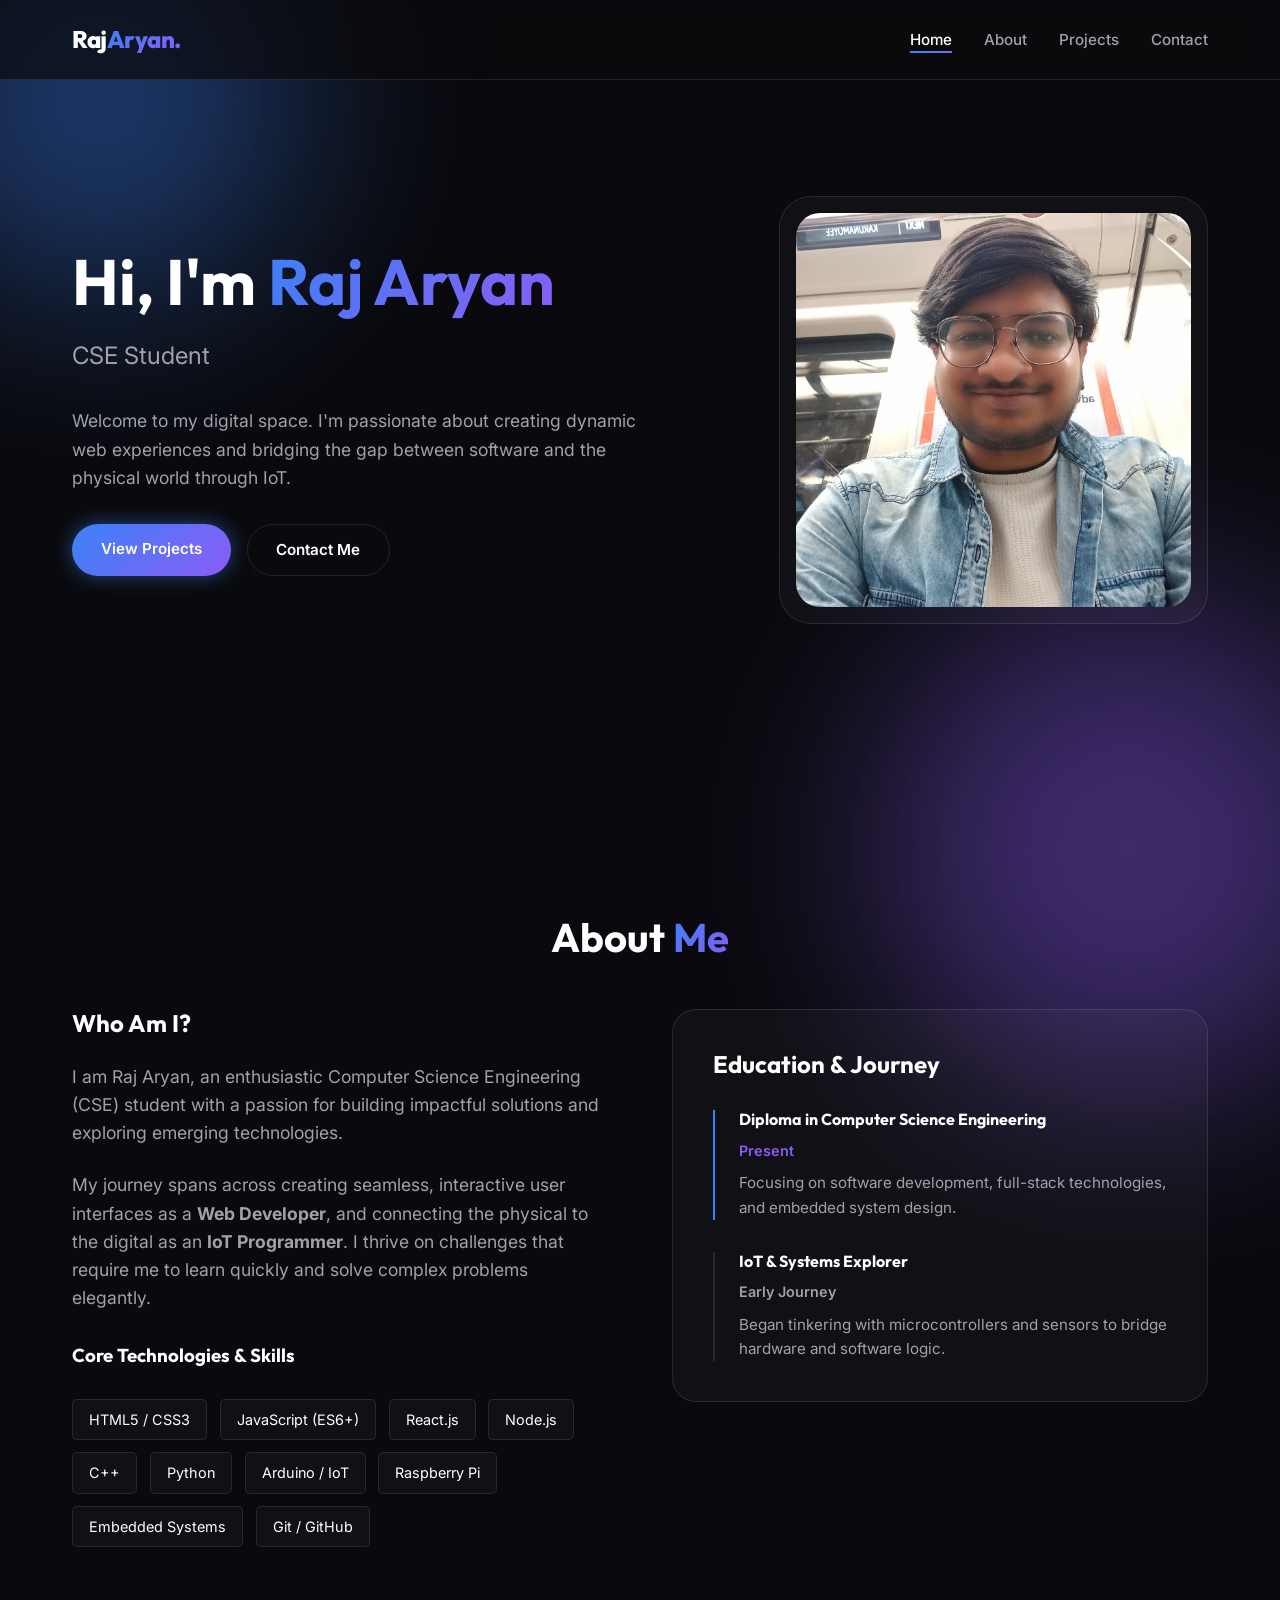
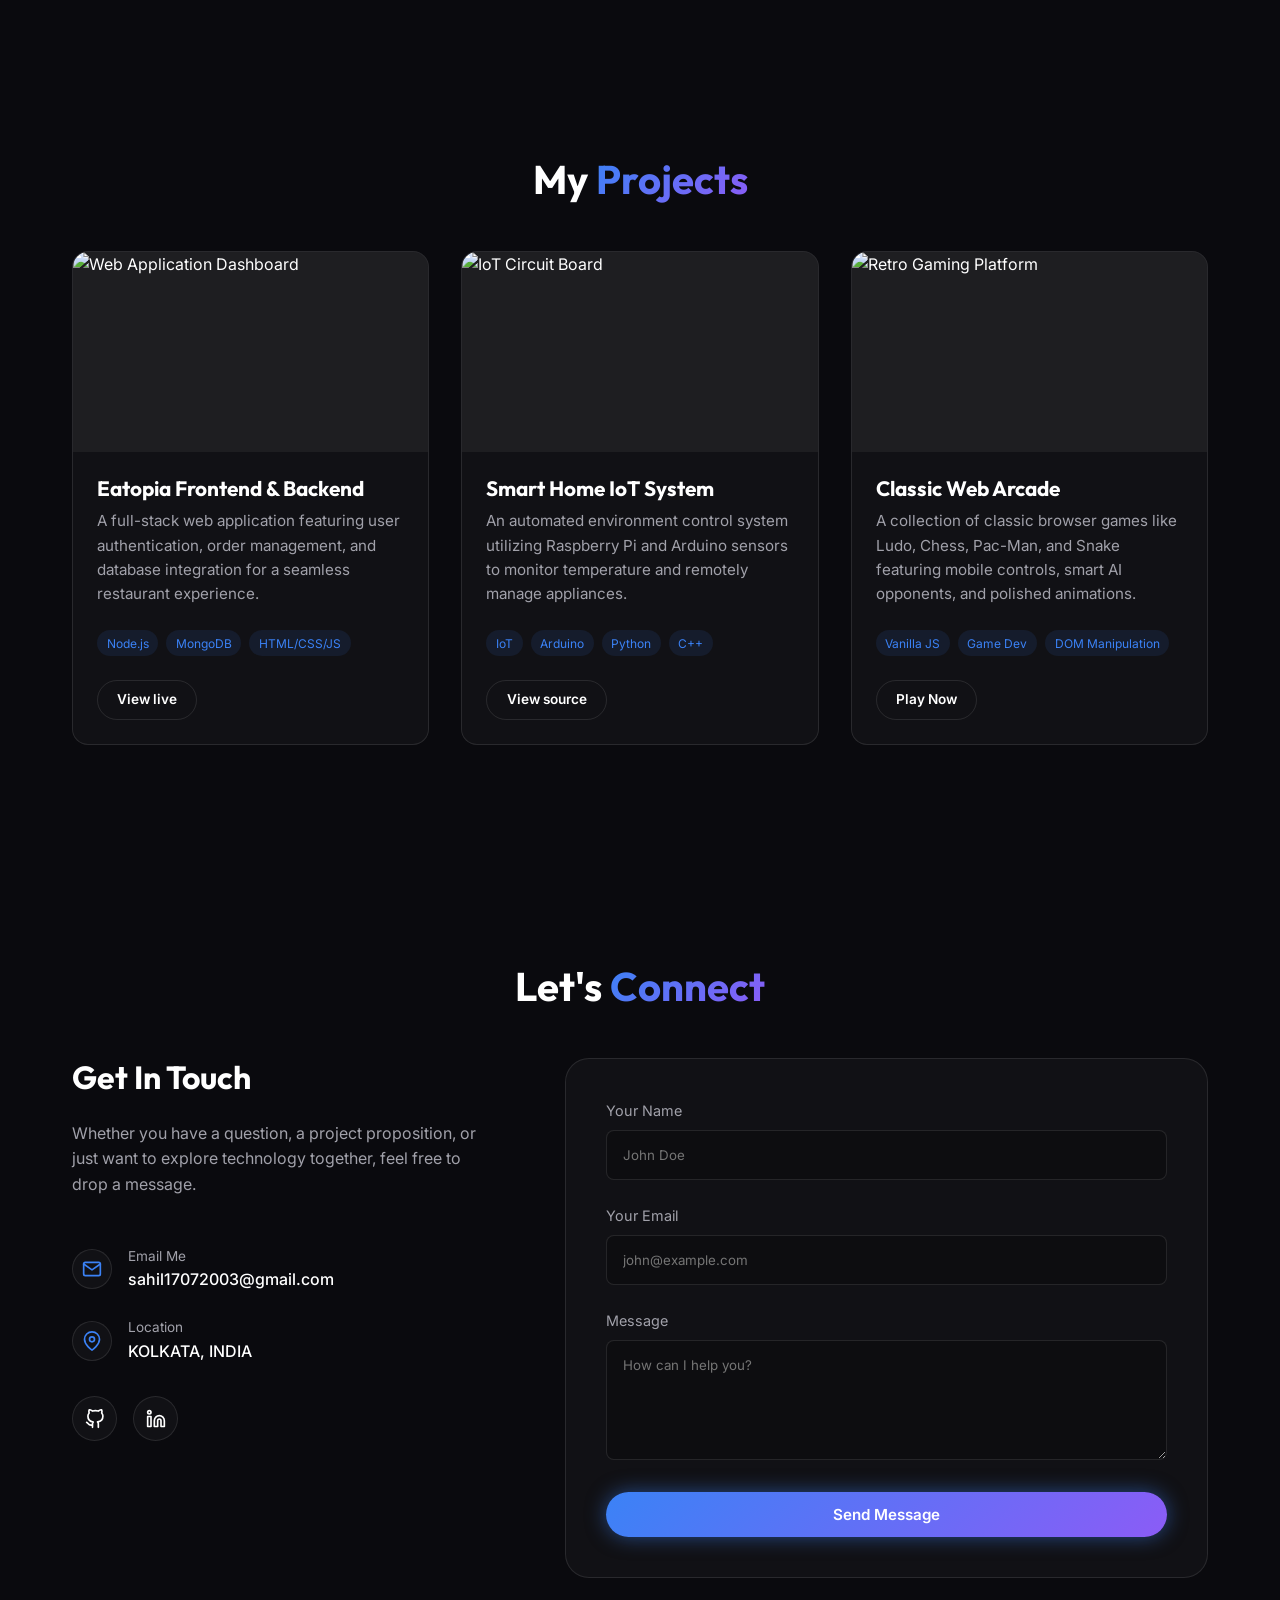
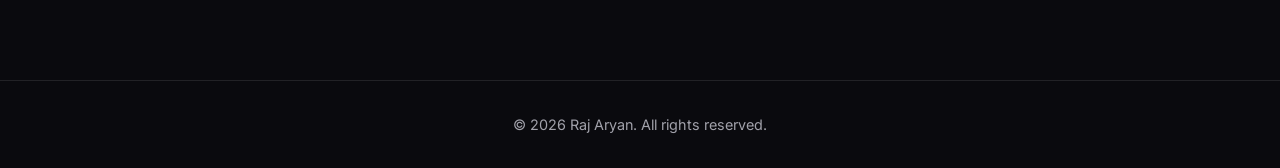
==== commit f701d9b3: "Add files via upload" ====
--- a/index.html
+++ b/index.html
@@ -1,923 +1,991 @@
 <!DOCTYPE html>
 <html lang="en">
+
 <head>
   <meta charset="UTF-8">
   <meta name="viewport" content="width=device-width, initial-scale=1.0">
   <title>Raj Aryan | Portfolio</title>
   <meta name="description" content="Portfolio of Raj Aryan - CSE Student, Web Developer, and IoT Programmer.">
-  
+
   <!-- Google Fonts -->
   <link rel="preconnect" href="https://fonts.googleapis.com">
   <link rel="preconnect" href="https://fonts.gstatic.com" crossorigin>
-  <link href="https://fonts.googleapis.com/css2?family=Inter:wght@400;500;600&family=Outfit:wght@600;700;800&display=swap" rel="stylesheet">
-  
+  <link
+    href="https://fonts.googleapis.com/css2?family=Inter:wght@400;500;600&family=Outfit:wght@600;700;800&display=swap"
+    rel="stylesheet">
+
   <!-- Three.js & GSAP -->
   <script src="https://cdnjs.cloudflare.com/ajax/libs/three.js/r128/three.min.js"></script>
-  <script src="https://cdn.jsdelivr.net/npm/three@0.128.0/examples/js/loaders/GLTFLoader.js"></script>
   <script src="https://cdnjs.cloudflare.com/ajax/libs/gsap/3.12.2/gsap.min.js"></script>
-  
+
   <style>
     /* Default Variables & Resets */
-:root {
-  --bg-dark: #0a0a0e;
-  --bg-card: rgba(255, 255, 255, 0.03);
-  --bg-card-hover: rgba(255, 255, 255, 0.08);
-  --text-primary: #ffffff;
-  --text-secondary: #a1a1aa;
-
-  --accent-primary: #3b82f6;
-  /* Blue */
-  --accent-secondary: #8b5cf6;
-  /* Purple */
-  --accent-gradient: linear-gradient(135deg, var(--accent-primary), var(--accent-secondary));
-
-  --border-glass: rgba(255, 255, 255, 0.1);
-  --glow: 0 0 20px rgba(59, 130, 246, 0.5);
-
-  --font-main: 'Inter', sans-serif;
-  --font-heading: 'Outfit', sans-serif;
-
-  --transition: all 0.3s cubic-bezier(0.25, 0.8, 0.25, 1);
-}
-
-* {
-  margin: 0;
-  padding: 0;
-  box-sizing: border-box;
-}
-
-html {
-  scroll-behavior: smooth;
-  overflow-x: hidden;
-}
-
-body {
-  font-family: var(--font-main);
-  background-color: var(--bg-dark);
-  color: var(--text-primary);
-  line-height: 1.6;
-  overflow-x: hidden;
-  position: relative;
-  width: 100%;
-}
-
-/* Background Effects */
-.bg-glow-1,
-.bg-glow-2 {
-  position: fixed;
-  border-radius: 50%;
-  filter: blur(100px);
-  z-index: -1;
-  opacity: 0.4;
-  animation: float 10s infinite alternate;
-  will-change: transform;
-  transform: translateZ(0);
-}
-
-.bg-glow-1 {
-  width: 400px;
-  height: 400px;
-  background: var(--accent-primary);
-  top: -100px;
-  left: -100px;
-}
-
-.bg-glow-2 {
-  width: 500px;
-  height: 500px;
-  background: var(--accent-secondary);
-  bottom: -200px;
-  right: -100px;
-  animation-delay: -5s;
-}
-
-@keyframes float {
-  0% {
-    transform: translate(0, 0) scale(1);
-  }
-
-  100% {
-    transform: translate(50px, 50px) scale(1.1);
-  }
-}
-
-/* Typography */
-h1,
-h2,
-h3,
-h4,
-h5,
-h6 {
-  font-family: var(--font-heading);
-  font-weight: 700;
-  line-height: 1.2;
-}
-
-.text-gradient {
-  background: var(--accent-gradient);
-  -webkit-background-clip: text;
-  -webkit-text-fill-color: transparent;
-  background-clip: text;
-  color: transparent;
-}
-
-a {
-  color: inherit;
-  text-decoration: none;
-  transition: var(--transition);
-}
-
-/* Base Layout */
-.container {
-  width: 100%;
-  max-width: 1200px;
-  margin: 0 auto;
-  padding: 0 2rem;
-}
-
-section {
-  padding: 6rem 0;
-  min-height: calc(100vh - 80px);
-  /* 80px for nav */
-  min-height: calc(100dvh - 80px);
-  display: flex;
-  flex-direction: column;
-  justify-content: center;
-}
-
-/* Navigation */
-nav {
-  position: fixed;
-  top: 0;
-  left: 0;
-  width: 100%;
-  height: 80px;
-  display: flex;
-  align-items: center;
-  z-index: 100;
-  background: rgba(10, 10, 14, 0.7);
-  backdrop-filter: blur(12px);
-  -webkit-backdrop-filter: blur(12px);
-  border-bottom: 1px solid var(--border-glass);
-}
-
-.nav-container {
-  display: flex;
-  justify-content: space-between;
-  align-items: center;
-  width: 100%;
-}
-
-.logo {
-  font-size: 1.5rem;
-  font-weight: 800;
-  font-family: var(--font-heading);
-  letter-spacing: -0.5px;
-}
-
-.nav-links {
-  display: flex;
-  gap: 2rem;
-  list-style: none;
-}
-
-.nav-links a {
-  font-size: 0.95rem;
-  font-weight: 500;
-  color: var(--text-secondary);
-  position: relative;
-}
-
-.nav-links a:hover,
-.nav-links a.active {
-  color: var(--text-primary);
-}
-
-.nav-links a::after {
-  content: '';
-  position: absolute;
-  width: 0;
-  height: 2px;
-  bottom: -4px;
-  left: 0;
-  background: var(--accent-gradient);
-  transition: var(--transition);
-}
-
-.nav-links a:hover::after,
-.nav-links a.active::after {
-  width: 100%;
-}
-
-.nav-toggle {
-  display: none;
-  flex-direction: column;
-  gap: 6px;
-  cursor: pointer;
-  z-index: 101;
-}
-
-.nav-toggle span {
-  width: 28px;
-  height: 2px;
-  background-color: var(--text-primary);
-  transition: var(--transition);
-  border-radius: 2px;
-}
-
-/* Buttons */
-.btn {
-  display: inline-block;
-  padding: 0.8rem 1.8rem;
-  border-radius: 50px;
-  font-weight: 600;
-  font-size: 0.95rem;
-  cursor: pointer;
-  transition: var(--transition);
-  border: none;
-  font-family: var(--font-main);
-}
-
-.btn-primary {
-  background: var(--accent-gradient);
-  color: white;
-  box-shadow: var(--glow);
-}
-
-.btn-primary:hover {
-  transform: translateY(-2px);
-  box-shadow: 0 0 30px rgba(59, 130, 246, 0.7);
-}
-
-.btn-outline {
-  background: transparent;
-  color: var(--text-primary);
-  border: 1px solid var(--border-glass);
-}
-
-.btn-outline:hover {
-  background: var(--bg-card-hover);
-  border-color: var(--text-secondary);
-}
-
-/* Hero Section (index.html) */
-.hero {
-  text-align: left;
-  display: grid;
-  grid-template-columns: 1.2fr 0.8fr;
-  align-items: center;
-  gap: 4rem;
-}
-
-.hero-content h1 {
-  font-size: 4rem;
-  margin-bottom: 1rem;
-}
-
-.hero-content .subtitle {
-  font-size: 1.5rem;
-  color: var(--text-secondary);
-  margin-bottom: 2rem;
-  min-height: 2.3rem;
-  /* Prevents layout shift during typing */
-}
-
-.hero-actions {
-  display: flex;
-  gap: 1rem;
-}
-
-.hero-image-wrapper {
-  position: relative;
-  width: 100%;
-  aspect-ratio: 1/1;
-  border-radius: 2rem;
-  background: var(--bg-card);
-  border: 1px solid var(--border-glass);
-  padding: 1rem;
-  overflow: hidden;
-}
-
-.hero-image {
-  width: 100%;
-  height: 100%;
-  object-fit: cover;
-  border-radius: 1.5rem;
-  background-color: rgba(255, 255, 255, 0.05);
-  /* Placeholder */
-}
-
-/* Section Titles */
-.section-title {
-  font-size: 2.5rem;
-  margin-bottom: 3rem;
-  text-align: center;
-}
-
-/* About Page */
-.about-grid {
-  display: grid;
-  grid-template-columns: 1fr 1fr;
-  gap: 4rem;
-  align-items: start;
-}
-
-.about-text p {
-  color: var(--text-secondary);
-  font-size: 1.1rem;
-  margin-bottom: 1.5rem;
-}
-
-.skills-container {
-  display: flex;
-  flex-wrap: wrap;
-  gap: 0.8rem;
-  margin-top: 2rem;
-}
-
-.skill-tag {
-  background: var(--bg-card);
-  border: 1px solid var(--border-glass);
-  padding: 0.5rem 1rem;
-  border-radius: 5px;
-  font-size: 0.9rem;
-  transition: var(--transition);
-}
-
-.skill-tag:hover {
-  background: var(--bg-card-hover);
-  border-color: var(--accent-primary);
-  transform: translateY(-2px);
-}
-
-/* Projects Page */
-.projects-grid {
-  display: grid;
-  grid-template-columns: repeat(auto-fill, minmax(320px, 1fr));
-  gap: 2rem;
-}
-
-.project-card {
-  background: var(--bg-card);
-  border: 1px solid var(--border-glass);
-  border-radius: 1rem;
-  overflow: hidden;
-  transition: var(--transition);
-  display: flex;
-  flex-direction: column;
-}
-
-.project-card:hover {
-  transform: translateY(-5px);
-  border-color: rgba(255, 255, 255, 0.2);
-  background: var(--bg-card-hover);
-  box-shadow: 0 10px 30px -10px rgba(0, 0, 0, 0.5);
-}
-
-.project-img {
-  width: 100%;
-  height: 200px;
-  object-fit: cover;
-  background-color: rgba(255, 255, 255, 0.05);
-  /* Placeholder */
-}
-
-.project-info {
-  padding: 1.5rem;
-  flex-grow: 1;
-  display: flex;
-  flex-direction: column;
-}
-
-.project-info h3 {
-  font-size: 1.3rem;
-  margin-bottom: 0.5rem;
-}
-
-.project-info p {
-  color: var(--text-secondary);
-  font-size: 0.95rem;
-  margin-bottom: 1.5rem;
-  flex-grow: 1;
-}
-
-.project-tags {
-  display: flex;
-  flex-wrap: wrap;
-  gap: 0.5rem;
-  margin-bottom: 1.5rem;
-}
-
-.project-tags span {
-  font-size: 0.75rem;
-  color: var(--accent-primary);
-  background: rgba(59, 130, 246, 0.1);
-  padding: 0.2rem 0.6rem;
-  border-radius: 50px;
-}
-
-/* Contact Page */
-.contact-grid {
-  display: grid;
-  grid-template-columns: 1fr 1.5fr;
-  gap: 4rem;
-}
-
-.contact-info .contact-item {
-  display: flex;
-  align-items: center;
-  gap: 1rem;
-  margin-bottom: 1.5rem;
-}
-
-.contact-item-icon {
-  width: 40px;
-  height: 40px;
-  border-radius: 50%;
-  background: var(--bg-card);
-  display: flex;
-  align-items: center;
-  justify-content: center;
-  border: 1px solid var(--border-glass);
-  color: var(--accent-primary);
-}
-
-.social-links {
-  display: flex;
-  gap: 1rem;
-  margin-top: 2rem;
-}
-
-.social-links a {
-  width: 45px;
-  height: 45px;
-  border-radius: 50%;
-  background: var(--bg-card);
-  display: flex;
-  align-items: center;
-  justify-content: center;
-  border: 1px solid var(--border-glass);
-  font-size: 1.2rem;
-}
-
-.social-links a:hover {
-  background: var(--accent-gradient);
-  color: white;
-  transform: translateY(-3px);
-  border-color: transparent;
-}
-
-.contact-form {
-  background: var(--bg-card);
-  padding: 2.5rem;
-  border-radius: 1.5rem;
-  border: 1px solid var(--border-glass);
-}
-
-.form-group {
-  margin-bottom: 1.5rem;
-}
-
-.form-group label {
-  display: block;
-  margin-bottom: 0.5rem;
-  font-size: 0.9rem;
-  color: var(--text-secondary);
-}
-
-.form-control {
-  width: 100%;
-  background: rgba(0, 0, 0, 0.2);
-  border: 1px solid var(--border-glass);
-  padding: 1rem;
-  border-radius: 0.5rem;
-  color: var(--text-primary);
-  font-family: var(--font-main);
-  transition: var(--transition);
-}
-
-.form-control:focus {
-  outline: none;
-  border-color: var(--accent-primary);
-  background: rgba(0, 0, 0, 0.4);
-}
-
-textarea.form-control {
-  resize: vertical;
-  min-height: 120px;
-}
-
-/* Footer */
-footer {
-  text-align: center;
-  padding: 2rem;
-  border-top: 1px solid var(--border-glass);
-  color: var(--text-secondary);
-  font-size: 0.9rem;
-}
-
-/* Animations */
-.fade-in {
-  opacity: 0;
-  transform: translateY(20px);
-  transition: opacity 0.6s ease-out, transform 0.6s ease-out;
-}
-
-.fade-in.visible {
-  opacity: 1;
-  transform: translateY(0);
-}
-
-/* Responsive Design */
-@media (max-width: 992px) {
-
-  .hero,
-  .about-grid,
-  .contact-grid {
-    grid-template-columns: 1fr;
-    gap: 3rem;
-  }
-
-  .hero {
-    text-align: center;
-  }
-
-  .hero-actions {
-    justify-content: center;
-  }
-
-  .hero-image-wrapper {
-    max-width: 500px;
-    margin: 0 auto;
-  }
-}
-
-@media (max-width: 768px) {
-  section {
-    padding: 4rem 0;
-  }
-
-  .hero-content h1 {
-    font-size: 3rem;
-  }
-
-  /* Mobile Nav */
-  .nav-toggle {
-    display: flex;
-  }
-
-  .nav-links {
-    position: fixed;
-    top: 0;
-    right: -100%;
-    width: 250px;
-    height: 100vh;
-    height: 100dvh;
-    background: rgba(15, 15, 20, 0.95);
-    backdrop-filter: blur(20px);
-    -webkit-backdrop-filter: blur(20px);
-    flex-direction: column;
-    align-items: center;
-    justify-content: center;
-    transition: right 0.4s cubic-bezier(0.25, 0.8, 0.25, 1);
-    border-left: 1px solid var(--border-glass);
-    box-shadow: -10px 0 30px rgba(0, 0, 0, 0.5);
-  }
-
-  .nav-links.nav-open {
-    right: 0;
-  }
-
-  .nav-links a {
-    font-size: 1.2rem;
-  }
-
-  /* Hamburger Animation */
-  .nav-toggle.open span:nth-child(1) {
-    transform: translateY(8px) rotate(45deg);
-  }
-
-  .nav-toggle.open span:nth-child(2) {
-    opacity: 0;
-  }
-
-  .nav-toggle.open span:nth-child(3) {
-    transform: translateY(-8px) rotate(-45deg);
-  }
-}
-
-@media (max-width: 480px) {
-  .hero-content h1 {
-    font-size: 2.5rem;
-  }
-
-  .hero-content .subtitle {
-    font-size: 1.1rem;
-  }
-
-  .contact-form {
-    padding: 1.5rem;
-  }
-}
-
-/* 3D Robot Canvas */
-#webgl-canvas {
-  position: fixed;
-  top: 0;
-  left: 0;
-  width: 100vw;
-  height: 100vh;
-  z-index: 10;
-  pointer-events: none; /* Let clicks pass through */
-}
+    :root {
+      --bg-dark: #0a0a0e;
+      --bg-card: rgba(255, 255, 255, 0.03);
+      --bg-card-hover: rgba(255, 255, 255, 0.08);
+      --text-primary: #ffffff;
+      --text-secondary: #a1a1aa;
+
+      --accent-primary: #3b82f6;
+      /* Blue */
+      --accent-secondary: #8b5cf6;
+      /* Purple */
+      --accent-gradient: linear-gradient(135deg, var(--accent-primary), var(--accent-secondary));
+
+      --border-glass: rgba(255, 255, 255, 0.1);
+      --glow: 0 0 20px rgba(59, 130, 246, 0.5);
+
+      --font-main: 'Inter', sans-serif;
+      --font-heading: 'Outfit', sans-serif;
+
+      --transition: all 0.3s cubic-bezier(0.25, 0.8, 0.25, 1);
+    }
+
+    * {
+      margin: 0;
+      padding: 0;
+      box-sizing: border-box;
+    }
+
+    html {
+      scroll-behavior: smooth;
+      overflow-x: hidden;
+    }
+
+    body {
+      font-family: var(--font-main);
+      background-color: var(--bg-dark);
+      color: var(--text-primary);
+      line-height: 1.6;
+      overflow-x: hidden;
+      position: relative;
+      width: 100%;
+    }
+
+    /* Background Effects */
+    .bg-glow-1,
+    .bg-glow-2 {
+      position: fixed;
+      border-radius: 50%;
+      filter: blur(100px);
+      z-index: -1;
+      opacity: 0.4;
+      animation: float 10s infinite alternate;
+      will-change: transform;
+      transform: translateZ(0);
+    }
+
+    .bg-glow-1 {
+      width: 400px;
+      height: 400px;
+      background: var(--accent-primary);
+      top: -100px;
+      left: -100px;
+    }
+
+    .bg-glow-2 {
+      width: 500px;
+      height: 500px;
+      background: var(--accent-secondary);
+      bottom: -200px;
+      right: -100px;
+      animation-delay: -5s;
+    }
+
+    @keyframes float {
+      0% {
+        transform: translate(0, 0) scale(1);
+      }
+
+      100% {
+        transform: translate(50px, 50px) scale(1.1);
+      }
+    }
+
+    /* Typography */
+    h1,
+    h2,
+    h3,
+    h4,
+    h5,
+    h6 {
+      font-family: var(--font-heading);
+      font-weight: 700;
+      line-height: 1.2;
+    }
+
+    .text-gradient {
+      background: var(--accent-gradient);
+      -webkit-background-clip: text;
+      -webkit-text-fill-color: transparent;
+      background-clip: text;
+      color: transparent;
+    }
+
+    a {
+      color: inherit;
+      text-decoration: none;
+      transition: var(--transition);
+    }
+
+    /* Base Layout */
+    .container {
+      width: 100%;
+      max-width: 1200px;
+      margin: 0 auto;
+      padding: 0 2rem;
+    }
+
+    section {
+      padding: 6rem 0;
+      min-height: calc(100vh - 80px);
+      /* 80px for nav */
+      min-height: calc(100dvh - 80px);
+      display: flex;
+      flex-direction: column;
+      justify-content: center;
+    }
+
+    /* Navigation */
+    nav {
+      position: fixed;
+      top: 0;
+      left: 0;
+      width: 100%;
+      height: 80px;
+      display: flex;
+      align-items: center;
+      z-index: 100;
+      background: rgba(10, 10, 14, 0.7);
+      backdrop-filter: blur(12px);
+      -webkit-backdrop-filter: blur(12px);
+      border-bottom: 1px solid var(--border-glass);
+    }
+
+    .nav-container {
+      display: flex;
+      justify-content: space-between;
+      align-items: center;
+      width: 100%;
+    }
+
+    .logo {
+      font-size: clamp(1.2rem, 3vw, 1.5rem);
+      font-weight: 800;
+      font-family: var(--font-heading);
+      letter-spacing: -0.5px;
+    }
+
+    .nav-links {
+      display: flex;
+      gap: 2rem;
+      list-style: none;
+    }
+
+    .nav-links a {
+      font-size: 0.95rem;
+      font-weight: 500;
+      color: var(--text-secondary);
+      position: relative;
+    }
+
+    .nav-links a:hover,
+    .nav-links a.active {
+      color: var(--text-primary);
+    }
+
+    .nav-links a::after {
+      content: '';
+      position: absolute;
+      width: 0;
+      height: 2px;
+      bottom: -4px;
+      left: 0;
+      background: var(--accent-gradient);
+      transition: var(--transition);
+    }
+
+    .nav-links a:hover::after,
+    .nav-links a.active::after {
+      width: 100%;
+    }
+
+    .nav-toggle {
+      display: none;
+      flex-direction: column;
+      gap: 6px;
+      cursor: pointer;
+      z-index: 101;
+    }
+
+    .nav-toggle span {
+      width: 28px;
+      height: 2px;
+      background-color: var(--text-primary);
+      transition: var(--transition);
+      border-radius: 2px;
+    }
+
+    /* Buttons */
+    .btn {
+      display: inline-block;
+      padding: 0.8rem 1.8rem;
+      border-radius: 50px;
+      font-weight: 600;
+      font-size: 0.95rem;
+      cursor: pointer;
+      transition: var(--transition);
+      border: none;
+      font-family: var(--font-main);
+    }
+
+    .btn-primary {
+      background: var(--accent-gradient);
+      color: white;
+      box-shadow: var(--glow);
+    }
+
+    .btn-primary:hover {
+      transform: translateY(-2px);
+      box-shadow: 0 0 30px rgba(59, 130, 246, 0.7);
+    }
+
+    .btn-outline {
+      background: transparent;
+      color: var(--text-primary);
+      border: 1px solid var(--border-glass);
+    }
+
+    .btn-outline:hover {
+      background: var(--bg-card-hover);
+      border-color: var(--text-secondary);
+    }
+
+    /* Hero Section (index.html) */
+    .hero {
+      text-align: left;
+      display: grid;
+      grid-template-columns: 1.2fr 0.8fr;
+      align-items: center;
+      gap: 4rem;
+    }
+
+    .hero-content h1 {
+      font-size: clamp(2.5rem, 6vw, 4rem);
+      margin-bottom: 1rem;
+    }
+
+    .hero-content .subtitle {
+      font-size: clamp(1.1rem, 2.5vw, 1.5rem);
+      color: var(--text-secondary);
+      margin-bottom: 2rem;
+      min-height: 2.3rem;
+      /* Prevents layout shift during typing */
+    }
+
+    .hero-actions {
+      display: flex;
+      gap: 1rem;
+    }
+
+    .hero-image-wrapper {
+      position: relative;
+      width: 100%;
+      aspect-ratio: 1/1;
+      border-radius: 2rem;
+      background: var(--bg-card);
+      border: 1px solid var(--border-glass);
+      padding: 1rem;
+      overflow: hidden;
+    }
+
+    .hero-image {
+      width: 100%;
+      height: 100%;
+      object-fit: cover;
+      border-radius: 1.5rem;
+      background-color: rgba(255, 255, 255, 0.05);
+      /* Placeholder */
+    }
+
+    /* Section Titles */
+    .section-title {
+      font-size: clamp(2rem, 4vw, 2.5rem);
+      margin-bottom: 3rem;
+      text-align: center;
+    }
+
+    /* About Page */
+    .about-grid {
+      display: grid;
+      grid-template-columns: 1fr 1fr;
+      gap: 4rem;
+      align-items: start;
+    }
+
+    .about-text p {
+      color: var(--text-secondary);
+      font-size: 1.1rem;
+      margin-bottom: 1.5rem;
+    }
+
+    .skills-container {
+      display: flex;
+      flex-wrap: wrap;
+      gap: 0.8rem;
+      margin-top: 2rem;
+    }
+
+    .skill-tag {
+      background: var(--bg-card);
+      border: 1px solid var(--border-glass);
+      padding: 0.5rem 1rem;
+      border-radius: 5px;
+      font-size: 0.9rem;
+      transition: var(--transition);
+    }
+
+    .skill-tag:hover {
+      background: var(--bg-card-hover);
+      border-color: var(--accent-primary);
+      transform: translateY(-2px);
+    }
+
+    /* Projects Page */
+    .projects-grid {
+      display: grid;
+      grid-template-columns: repeat(auto-fill, minmax(320px, 1fr));
+      gap: 2rem;
+    }
+
+    .project-card {
+      background: var(--bg-card);
+      border: 1px solid var(--border-glass);
+      border-radius: 1rem;
+      overflow: hidden;
+      transition: var(--transition);
+      display: flex;
+      flex-direction: column;
+    }
+
+    .project-card:hover {
+      transform: translateY(-5px);
+      border-color: rgba(255, 255, 255, 0.2);
+      background: var(--bg-card-hover);
+      box-shadow: 0 10px 30px -10px rgba(0, 0, 0, 0.5);
+    }
+
+    .project-img {
+      width: 100%;
+      height: 200px;
+      object-fit: cover;
+      background-color: rgba(255, 255, 255, 0.05);
+      /* Placeholder */
+    }
+
+    .project-info {
+      padding: 1.5rem;
+      flex-grow: 1;
+      display: flex;
+      flex-direction: column;
+    }
+
+    .project-info h3 {
+      font-size: 1.3rem;
+      margin-bottom: 0.5rem;
+    }
+
+    .project-info p {
+      color: var(--text-secondary);
+      font-size: 0.95rem;
+      margin-bottom: 1.5rem;
+      flex-grow: 1;
+    }
+
+    .project-tags {
+      display: flex;
+      flex-wrap: wrap;
+      gap: 0.5rem;
+      margin-bottom: 1.5rem;
+    }
+
+    .project-tags span {
+      font-size: 0.75rem;
+      color: var(--accent-primary);
+      background: rgba(59, 130, 246, 0.1);
+      padding: 0.2rem 0.6rem;
+      border-radius: 50px;
+    }
+
+    /* Contact Page */
+    .contact-grid {
+      display: grid;
+      grid-template-columns: 1fr 1.5fr;
+      gap: 4rem;
+    }
+
+    .contact-info .contact-item {
+      display: flex;
+      align-items: center;
+      gap: 1rem;
+      margin-bottom: 1.5rem;
+    }
+
+    .contact-item-icon {
+      width: 40px;
+      height: 40px;
+      border-radius: 50%;
+      background: var(--bg-card);
+      display: flex;
+      align-items: center;
+      justify-content: center;
+      border: 1px solid var(--border-glass);
+      color: var(--accent-primary);
+    }
+
+    .social-links {
+      display: flex;
+      gap: 1rem;
+      margin-top: 2rem;
+    }
+
+    .social-links a {
+      width: 45px;
+      height: 45px;
+      border-radius: 50%;
+      background: var(--bg-card);
+      display: flex;
+      align-items: center;
+      justify-content: center;
+      border: 1px solid var(--border-glass);
+      font-size: 1.2rem;
+    }
+
+    .social-links a:hover {
+      background: var(--accent-gradient);
+      color: white;
+      transform: translateY(-3px);
+      border-color: transparent;
+    }
+
+    .contact-form {
+      background: var(--bg-card);
+      padding: 2.5rem;
+      border-radius: 1.5rem;
+      border: 1px solid var(--border-glass);
+    }
+
+    .form-group {
+      margin-bottom: 1.5rem;
+    }
+
+    .form-group label {
+      display: block;
+      margin-bottom: 0.5rem;
+      font-size: 0.9rem;
+      color: var(--text-secondary);
+    }
+
+    .form-control {
+      width: 100%;
+      background: rgba(0, 0, 0, 0.2);
+      border: 1px solid var(--border-glass);
+      padding: 1rem;
+      border-radius: 0.5rem;
+      color: var(--text-primary);
+      font-family: var(--font-main);
+      transition: var(--transition);
+    }
+
+    .form-control:focus {
+      outline: none;
+      border-color: var(--accent-primary);
+      background: rgba(0, 0, 0, 0.4);
+    }
+
+    textarea.form-control {
+      resize: vertical;
+      min-height: 120px;
+    }
+
+    /* Footer */
+    footer {
+      text-align: center;
+      padding: 2rem;
+      border-top: 1px solid var(--border-glass);
+      color: var(--text-secondary);
+      font-size: 0.9rem;
+    }
+
+    /* Animations */
+    .fade-in {
+      opacity: 0;
+      transform: translateY(20px);
+      transition: opacity 0.6s ease-out, transform 0.6s ease-out;
+    }
+
+    .fade-in.visible {
+      opacity: 1;
+      transform: translateY(0);
+    }
+
+    /* Responsive Design */
+    @media (max-width: 992px) {
+
+      .hero,
+      .about-grid,
+      .contact-grid {
+        grid-template-columns: 1fr;
+        gap: 3rem;
+      }
+
+      .hero {
+        text-align: center;
+      }
+
+      .hero-actions {
+        justify-content: center;
+      }
+
+      .hero-image-wrapper {
+        max-width: 500px;
+        margin: 0 auto;
+      }
+    }
+
+    @media (max-width: 768px) {
+      section {
+        padding: 4rem 0;
+      }
+
+      .hero-content h1 {
+        font-size: 3rem;
+      }
+
+      /* Mobile Nav */
+      .nav-toggle {
+        display: flex;
+      }
+
+      .nav-links {
+        position: fixed;
+        top: 0;
+        right: -100%;
+        width: 250px;
+        height: 100vh;
+        height: 100dvh;
+        background: rgba(15, 15, 20, 0.95);
+        backdrop-filter: blur(20px);
+        -webkit-backdrop-filter: blur(20px);
+        flex-direction: column;
+        align-items: center;
+        justify-content: center;
+        transition: right 0.4s cubic-bezier(0.25, 0.8, 0.25, 1);
+        border-left: 1px solid var(--border-glass);
+        box-shadow: -10px 0 30px rgba(0, 0, 0, 0.5);
+      }
+
+      .nav-links.nav-open {
+        right: 0;
+      }
+
+      .nav-links a {
+        font-size: 1.2rem;
+      }
+
+      /* Hamburger Animation */
+      .nav-toggle.open span:nth-child(1) {
+        transform: translateY(8px) rotate(45deg);
+      }
+
+      .nav-toggle.open span:nth-child(2) {
+        opacity: 0;
+      }
+
+      .nav-toggle.open span:nth-child(3) {
+        transform: translateY(-8px) rotate(-45deg);
+      }
+    }
+
+    @media (max-width: 480px) {
+      .hero-content h1 {
+        font-size: 2.5rem;
+      }
+
+      .hero-content .subtitle {
+        font-size: 1.1rem;
+      }
+
+      .contact-form {
+        padding: 1.5rem;
+      }
+    }
+
+    /* 3D Robot Canvas */
+    #webgl-canvas {
+      position: fixed;
+      top: 0;
+      left: 0;
+      width: 100vw;
+      height: 100vh;
+      z-index: -1;
+      pointer-events: none;
+      /* Let clicks pass through */
+    }
   </style>
   <script>
     document.addEventListener('DOMContentLoaded', () => {
-  // Mobile Navigation Toggle
-  const navToggle = document.querySelector('.nav-toggle');
-  const navLinks = document.querySelector('.nav-links');
-
-  if (navToggle) {
-    navToggle.addEventListener('click', () => {
-      navToggle.classList.toggle('open');
-      navLinks.classList.toggle('nav-open');
-    });
-  }
-
-  // Active Navigation Link Highlighting (Updated for Single Page)
-  const navItems = document.querySelectorAll('.nav-links a');
-  
-  // Close mobile nav when a link is clicked
-  navItems.forEach(link => {
-    link.addEventListener('click', () => {
-      if (navLinks.classList.contains('nav-open')) {
-        navToggle.classList.remove('open');
-        navLinks.classList.remove('nav-open');
-      }
-    });
-  });
-
-  // Intersection Observer for highlighting nav links based on scroll position
-  const sections = document.querySelectorAll('section');
-  const navObserverOptions = {
-    threshold: 0.5, // Highlight when section is at least 50% visible
-  };
-
-  const navObserver = new IntersectionObserver((entries) => {
-    entries.forEach(entry => {
-      if (entry.isIntersecting) {
-        const id = entry.target.getAttribute('id');
-        navItems.forEach(link => {
-          link.classList.remove('active');
-          if (link.getAttribute('href') === `#${id}`) {
-            link.classList.add('active');
+      // Mobile Navigation Toggle
+      const navToggle = document.querySelector('.nav-toggle');
+      const navLinks = document.querySelector('.nav-links');
+
+      if (navToggle) {
+        navToggle.addEventListener('click', () => {
+          navToggle.classList.toggle('open');
+          navLinks.classList.toggle('nav-open');
+        });
+      }
+
+      // Active Navigation Link Highlighting (Updated for Single Page)
+      const navItems = document.querySelectorAll('.nav-links a');
+
+      // Close mobile nav when a link is clicked
+      navItems.forEach(link => {
+        link.addEventListener('click', () => {
+          if (navLinks.classList.contains('nav-open')) {
+            navToggle.classList.remove('open');
+            navLinks.classList.remove('nav-open');
           }
         });
-      }
+      });
+
+      // Intersection Observer for highlighting nav links based on scroll position
+      const sections = document.querySelectorAll('section');
+      const navObserverOptions = {
+        threshold: 0.5, // Highlight when section is at least 50% visible
+      };
+
+      const navObserver = new IntersectionObserver((entries) => {
+        entries.forEach(entry => {
+          if (entry.isIntersecting) {
+            const id = entry.target.getAttribute('id');
+            navItems.forEach(link => {
+              link.classList.remove('active');
+              if (link.getAttribute('href') === `#${id}`) {
+                link.classList.add('active');
+              }
+            });
+          }
+        });
+      }, navObserverOptions);
+
+      sections.forEach(section => {
+        navObserver.observe(section);
+      });
+
+      // Intersection Observer for Fade-in Animations
+      const observerOptions = {
+        threshold: 0.1,
+        rootMargin: "0px 0px -50px 0px"
+      };
+
+      const observer = new IntersectionObserver((entries) => {
+        entries.forEach(entry => {
+          if (entry.isIntersecting) {
+            entry.target.classList.add('visible');
+            observer.unobserve(entry.target); // Run once
+          }
+        });
+      }, observerOptions);
+
+      const fadeElements = document.querySelectorAll('.fade-in');
+      fadeElements.forEach(el => observer.observe(el));
+
+      // Dynamic Typing Effect (Only run if the element exists, e.g. on index.html)
+      const subtitleEl = document.querySelector('.hero-content .subtitle');
+      if (subtitleEl) {
+        const titles = ["CSE Student", "Web Developer", "IoT Programmer"];
+        let titleIndex = 0;
+        let charIndex = 0;
+        let isDeleting = false;
+
+        function typeEffect() {
+          const currentTitle = titles[titleIndex];
+
+          if (isDeleting) {
+            subtitleEl.textContent = currentTitle.substring(0, charIndex - 1);
+            charIndex--;
+          } else {
+            subtitleEl.textContent = currentTitle.substring(0, charIndex + 1);
+            charIndex++;
+          }
+
+          let typeSpeed = isDeleting ? 50 : 100;
+
+          if (!isDeleting && charIndex === currentTitle.length) {
+            typeSpeed = 2000; // Pause at end of word
+            isDeleting = true;
+          } else if (isDeleting && charIndex === 0) {
+            isDeleting = false;
+            titleIndex = (titleIndex + 1) % titles.length;
+            typeSpeed = 500; // Pause before new word
+          }
+
+          setTimeout(typeEffect, typeSpeed);
+        }
+
+        // Start effect
+        setTimeout(typeEffect, 1000);
+      }
+
+      // --- Three.js 3D Robot Implementation ---
+      init3DRobot();
     });
-  }, navObserverOptions);
-
-  sections.forEach(section => {
-    navObserver.observe(section);
-  });
-
-  // Intersection Observer for Fade-in Animations
-  const observerOptions = {
-    threshold: 0.1,
-    rootMargin: "0px 0px -50px 0px"
-  };
-
-  const observer = new IntersectionObserver((entries) => {
-    entries.forEach(entry => {
-      if (entry.isIntersecting) {
-        entry.target.classList.add('visible');
-        observer.unobserve(entry.target); // Run once
-      }
-    });
-  }, observerOptions);
-
-  const fadeElements = document.querySelectorAll('.fade-in');
-  fadeElements.forEach(el => observer.observe(el));
-
-  // Dynamic Typing Effect (Only run if the element exists, e.g. on index.html)
-  const subtitleEl = document.querySelector('.hero-content .subtitle');
-  if (subtitleEl) {
-    const titles = ["CSE Student", "Web Developer", "IoT Programmer"];
-    let titleIndex = 0;
-    let charIndex = 0;
-    let isDeleting = false;
-    
-    function typeEffect() {
-      const currentTitle = titles[titleIndex];
-      
-      if (isDeleting) {
-        subtitleEl.textContent = currentTitle.substring(0, charIndex - 1);
-        charIndex--;
-      } else {
-        subtitleEl.textContent = currentTitle.substring(0, charIndex + 1);
-        charIndex++;
-      }
-      
-      let typeSpeed = isDeleting ? 50 : 100;
-      
-      if (!isDeleting && charIndex === currentTitle.length) {
-        typeSpeed = 2000; // Pause at end of word
-        isDeleting = true;
-      } else if (isDeleting && charIndex === 0) {
-        isDeleting = false;
-        titleIndex = (titleIndex + 1) % titles.length;
-        typeSpeed = 500; // Pause before new word
-      }
-      
-      setTimeout(typeEffect, typeSpeed);
-    }
-    
-    // Start effect
-    setTimeout(typeEffect, 1000);
-  }
-
-  // --- Three.js 3D Robot Implementation ---
-  init3DRobot();
-});
-
-function init3DRobot() {
-  const canvas = document.querySelector('#webgl-canvas');
-  if (!canvas) return;
-
-  // Scene setup
-  const scene = new THREE.Scene();
-  const camera = new THREE.PerspectiveCamera(45, window.innerWidth / window.innerHeight, 0.1, 100);
-  // Position camera so robot is visible
-  camera.position.z = 15;
-  camera.position.y = 0;
-
-  const renderer = new THREE.WebGLRenderer({ canvas: canvas, alpha: true, antialias: true });
-  renderer.setSize(window.innerWidth, window.innerHeight);
-  renderer.setPixelRatio(Math.min(window.devicePixelRatio, 2));
-
-  // Lighting
-  const ambientLight = new THREE.AmbientLight(0xffffff, 0.6);
-  scene.add(ambientLight);
-
-  const dirLight = new THREE.DirectionalLight(0x3b82f6, 1.5); // Blue accent
-  dirLight.position.set(5, 5, 5);
-  scene.add(dirLight);
-  
-  const fillLight = new THREE.DirectionalLight(0x8b5cf6, 1); // Purple accent
-  fillLight.position.set(-5, 3, 5);
-  scene.add(fillLight);
-
-  // Robot Group
-  const robot = new THREE.Group();
-  scene.add(robot);
-
-  // Load Iron Man GLTF Model
-  let ironManModel;
-  const loader = new THREE.GLTFLoader();
-  
-  // Create a pivot group so we can rotate the whole model towards the mouse
-  const pivotGroup = new THREE.Group();
-  robot.add(pivotGroup);
-
-  loader.load('iron_man.glb', function(gltf) {
-    ironManModel = gltf.scene;
-    
-    // Auto scale and center the model
-    const box = new THREE.Box3().setFromObject(ironManModel);
-    const size = box.getSize(new THREE.Vector3());
-    const center = box.getCenter(new THREE.Vector3());
-
-    // Reset position to true center
-    ironManModel.position.x = -center.x;
-    ironManModel.position.y = -center.y;
-    ironManModel.position.z = -center.z;
-
-    // Scale so the largest dimension is roughly 5 units
-    const maxDim = Math.max(size.x, size.y, size.z);
-    // If maxDim is 0, fallback to 1 to avoid Infinity
-    const scale = maxDim > 0 ? (5 / maxDim) : 1;
-    ironManModel.scale.set(scale, scale, scale);
-    
-    // Wrapper to hold the centered/scaled model and lower it on screen
-    const wrapper = new THREE.Group();
-    wrapper.add(ironManModel);
-    wrapper.position.y = -1.5;
-    
-    // Traverse model to ensure materials have shiny properties
-    ironManModel.traverse((child) => {
-      if (child.isMesh) {
-        if (child.material) {
-          child.material.metalness = Math.max(child.material.metalness || 0, 0.8);
-          child.material.roughness = Math.min(child.material.roughness || 1, 0.2);
+
+    function init3DRobot() {
+      const canvas = document.querySelector('#webgl-canvas');
+      if (!canvas) return;
+
+      // Scene setup
+      const scene = new THREE.Scene();
+      const camera = new THREE.PerspectiveCamera(45, window.innerWidth / window.innerHeight, 0.1, 100);
+      // Position camera so robot is visible
+      camera.position.z = 15;
+      camera.position.y = 0;
+
+      const renderer = new THREE.WebGLRenderer({ canvas: canvas, alpha: true, antialias: true });
+      renderer.setSize(window.innerWidth, window.innerHeight);
+      renderer.setPixelRatio(Math.min(window.devicePixelRatio, 2));
+
+      // Lighting
+      const ambientLight = new THREE.AmbientLight(0xffffff, 0.6);
+      scene.add(ambientLight);
+
+      const dirLight = new THREE.DirectionalLight(0x3b82f6, 1.5); // Blue accent
+      dirLight.position.set(5, 5, 5);
+      scene.add(dirLight);
+
+      const fillLight = new THREE.DirectionalLight(0x8b5cf6, 1); // Purple accent
+      fillLight.position.set(-5, 3, 5);
+      scene.add(fillLight);
+
+      // Robot Group
+      const robot = new THREE.Group();
+      scene.add(robot);
+
+      // Hyper-Realistic Materials (Iron Man Theme)
+      const redMaterial = new THREE.MeshPhysicalMaterial({
+        color: 0xff0000,
+        metalness: 0.9,
+        roughness: 0.1,
+        clearcoat: 1.0,
+        clearcoatRoughness: 0.1
+      });
+      const goldMaterial = new THREE.MeshPhysicalMaterial({
+        color: 0xffd700,
+        metalness: 0.8,
+        roughness: 0.2,
+        clearcoat: 1.0,
+        clearcoatRoughness: 0.2
+      });
+      const glowMaterial = new THREE.MeshStandardMaterial({
+        color: 0x00ffff,
+        emissive: 0x00ffff,
+        emissiveIntensity: 2.0
+      });
+
+      // Create a bodyGroup that holds all parts so the whole body can rotate towards the mouse
+      const bodyGroup = new THREE.Group();
+      robot.add(bodyGroup);
+
+      // Body (Tapered Chest)
+      const bodyGeo = new THREE.CylinderGeometry(1.2, 0.8, 3, 32);
+      const body = new THREE.Mesh(bodyGeo, redMaterial);
+      bodyGroup.add(body);
+
+      // Shoulders
+      const shoulderGeo = new THREE.SphereGeometry(0.6, 32, 32);
+      const leftShoulder = new THREE.Mesh(shoulderGeo, redMaterial);
+      leftShoulder.position.set(-1.4, 1.1, 0);
+      bodyGroup.add(leftShoulder);
+
+      const rightShoulder = new THREE.Mesh(shoulderGeo, redMaterial);
+      rightShoulder.position.set(1.4, 1.1, 0);
+      bodyGroup.add(rightShoulder);
+
+      // Arc Reactor
+      const arcGeo = new THREE.CylinderGeometry(0.35, 0.35, 0.1, 32);
+      const arcReactor = new THREE.Mesh(arcGeo, glowMaterial);
+      arcReactor.rotation.x = Math.PI / 2;
+      arcReactor.position.set(0, 0.6, 1.1);
+      bodyGroup.add(arcReactor);
+
+      // Head Group (for pivoting)
+      const headGroup = new THREE.Group();
+      headGroup.position.y = 2.4;
+      bodyGroup.add(headGroup);
+
+      // Helmet Base (Rounder)
+      const headGeo = new THREE.SphereGeometry(1.1, 32, 32);
+      const head = new THREE.Mesh(headGeo, redMaterial);
+      headGroup.add(head);
+
+      // Faceplate
+      const faceGeo = new THREE.BoxGeometry(1.4, 1.2, 0.8);
+      const faceplate = new THREE.Mesh(faceGeo, goldMaterial);
+      faceplate.position.set(0, -0.1, 0.8);
+      headGroup.add(faceplate);
+
+      // Eyes
+      const eyeGeo = new THREE.PlaneGeometry(0.4, 0.1); // Slit eyes
+      const leftEye = new THREE.Mesh(eyeGeo, glowMaterial);
+      leftEye.position.set(-0.35, 0.15, 1.21);
+      leftEye.rotation.z = Math.PI / 12; // Determined look
+      headGroup.add(leftEye);
+
+      const rightEye = new THREE.Mesh(eyeGeo, glowMaterial);
+      rightEye.position.set(0.35, 0.15, 1.21);
+      rightEye.rotation.z = -Math.PI / 12;
+      headGroup.add(rightEye);
+
+      // Arms
+      const armGeo = new THREE.CylinderGeometry(0.3, 0.2, 2.5, 32);
+      const leftArm = new THREE.Mesh(armGeo, goldMaterial);
+      leftArm.position.set(-1.6, -0.5, 0);
+      leftArm.rotation.z = Math.PI / 10;
+      bodyGroup.add(leftArm);
+
+      const rightArm = new THREE.Mesh(armGeo, goldMaterial);
+      rightArm.position.set(1.6, -0.5, 0);
+      rightArm.rotation.z = -Math.PI / 10;
+      bodyGroup.add(rightArm);
+
+      // Hand Repulsors
+      const handGeo = new THREE.CylinderGeometry(0.25, 0.25, 0.1, 32);
+      const leftHand = new THREE.Mesh(handGeo, glowMaterial);
+      leftHand.position.set(-1.95, -1.7, 0);
+      leftHand.rotation.z = Math.PI / 10;
+      bodyGroup.add(leftHand);
+
+      const rightHand = new THREE.Mesh(handGeo, glowMaterial);
+      rightHand.position.set(1.95, -1.7, 0);
+      rightHand.rotation.z = -Math.PI / 10;
+      bodyGroup.add(rightHand);
+
+      // Legs (Anchored to robot so they don't twist with the spine)
+      const legGeo = new THREE.CylinderGeometry(0.4, 0.3, 2.5, 32);
+      const leftLeg = new THREE.Mesh(legGeo, redMaterial);
+      leftLeg.position.set(-0.6, -2.8, 0);
+      robot.add(leftLeg);
+
+      const rightLeg = new THREE.Mesh(legGeo, redMaterial);
+      rightLeg.position.set(0.6, -2.8, 0);
+      robot.add(rightLeg);
+
+      // Mouse tracking
+      let targetRotationX = 0;
+      let targetRotationY = 0;
+      let currentRotationX = 0;
+      let currentRotationY = 0;
+
+      document.addEventListener('mousemove', (e) => {
+        // Normalize mouse coordinates to -1 to 1
+        const mouseX = (e.clientX / window.innerWidth) * 2 - 1;
+        const mouseY = -(e.clientY / window.innerHeight) * 2 + 1;
+
+        // Map to rotation angles
+        targetRotationY = mouseX * (Math.PI / 3); // Max 60 deg left/right
+        targetRotationX = -mouseY * (Math.PI / 6); // Max 30 deg up/down (Inverted for natural tracking)
+      });
+
+      // Scroll Animation using GSAP
+      // Initial position: Center hero, slightly offset down if needed
+      // Dynamic base scale based on screen width
+      const getBaseScale = () => window.innerWidth < 768 ? 0.7 : 1.2;
+      robot.position.set(0, -1, 0);
+      robot.scale.setScalar(getBaseScale());
+
+      window.addEventListener('scroll', () => {
+        const scrollY = window.scrollY;
+        // Calculate scroll progress over the first screen height
+        const scrollProgress = Math.min(scrollY / (window.innerHeight * 0.8), 1);
+
+        // Calculate dynamic extreme right position based on aspect ratio
+        const isMobile = window.innerWidth < 768;
+        const extremeRightX = isMobile ? camera.aspect * 2 : camera.aspect * 4;
+
+        // Interpolate position and scale
+        gsap.to(robot.position, {
+          x: extremeRightX * scrollProgress, // Moves to right (less far on mobile)
+          y: -1 - (2 * scrollProgress), // Moves down slightly to stay in bottom right
+          z: 2 * scrollProgress, // Comes slightly forward
+          duration: 0.5,
+          overwrite: "auto"
+        });
+
+        const baseScale = getBaseScale();
+        gsap.to(robot.scale, {
+          x: baseScale - (0.4 * baseScale * scrollProgress),
+          y: baseScale - (0.4 * baseScale * scrollProgress),
+          z: baseScale - (0.4 * baseScale * scrollProgress),
+          duration: 0.5,
+          overwrite: "auto"
+        });
+      });
+
+      // Floating animation
+      const clock = new THREE.Clock();
+
+      // Resize handler
+      window.addEventListener('resize', () => {
+        camera.aspect = window.innerWidth / window.innerHeight;
+        camera.updateProjectionMatrix();
+        renderer.setSize(window.innerWidth, window.innerHeight);
+
+        // Update base scale on resize if not scrolling
+        if (window.scrollY < 10) {
+          robot.scale.setScalar(getBaseScale());
         }
-      }
-    });
-
-    pivotGroup.add(wrapper);
-  }, undefined, function(error) {
-    console.error('An error happened loading the GLTF model:', error);
-    
-    // Show a visible error on screen for CORS or missing file issues
-    const errDiv = document.createElement('div');
-    errDiv.style.position = 'fixed';
-    errDiv.style.top = '20px';
-    errDiv.style.left = '20px';
-    errDiv.style.color = '#ff6b6b';
-    errDiv.style.backgroundColor = 'rgba(20,20,20,0.95)';
-    errDiv.style.padding = '15px';
-    errDiv.style.borderRadius = '8px';
-    errDiv.style.zIndex = '9999';
-    errDiv.style.maxWidth = '400px';
-    errDiv.style.border = '1px solid #ff6b6b';
-    errDiv.innerHTML = '<strong>Error Loading 3D Model!</strong><br><br>If you just double-clicked index.html, your browser is blocking the 3D model due to security rules (CORS).<br><br><strong>Fix:</strong> Please use a local server like "Live Server" in VS Code to open the page.';
-    document.body.appendChild(errDiv);
-  });
-
-  // Mouse tracking
-  let targetRotationX = 0;
-  let targetRotationY = 0;
-  let currentRotationX = 0;
-  let currentRotationY = 0;
-
-  document.addEventListener('mousemove', (e) => {
-    // Normalize mouse coordinates to -1 to 1
-    const mouseX = (e.clientX / window.innerWidth) * 2 - 1;
-    const mouseY = -(e.clientY / window.innerHeight) * 2 + 1;
-
-    // Map to rotation angles
-    targetRotationY = mouseX * (Math.PI / 4); // Max 45 deg left/right
-    targetRotationX = mouseY * (Math.PI / 8); // Max 22.5 deg up/down
-  });
-
-  // Scroll Animation using GSAP
-  robot.position.set(0, -1, 0);
-  robot.scale.set(1.2, 1.2, 1.2);
-
-  window.addEventListener('scroll', () => {
-    const scrollY = window.scrollY;
-    // Calculate scroll progress over the first screen height
-    const scrollProgress = Math.min(scrollY / (window.innerHeight * 0.8), 1);
-
-    // Calculate dynamic extreme left position based on aspect ratio
-    const extremeLeftX = -camera.aspect * 5.5;
-
-    // Interpolate position and scale
-    gsap.to(robot.position, {
-      x: extremeLeftX * scrollProgress, // Moves to extreme left
-      y: -1 + (2 * scrollProgress), // Moves up slightly
-      z: 2 * scrollProgress, // Comes slightly forward
-      duration: 0.5,
-      overwrite: "auto"
-    });
-    
-    gsap.to(robot.rotation, {
-      y: 0.5 * scrollProgress, // Slightly turned
-      duration: 0.5,
-      overwrite: "auto"
-    });
-
-    gsap.to(robot.scale, {
-      x: 1.2 - (0.4 * scrollProgress),
-      y: 1.2 - (0.4 * scrollProgress),
-      z: 1.2 - (0.4 * scrollProgress),
-      duration: 0.5,
-      overwrite: "auto"
-    });
-  });
-
-  // Floating animation
-  const clock = new THREE.Clock();
-
-  // Resize handler
-  window.addEventListener('resize', () => {
-    camera.aspect = window.innerWidth / window.innerHeight;
-    camera.updateProjectionMatrix();
-    renderer.setSize(window.innerWidth, window.innerHeight);
-  });
-
-  // Animation Loop
-  function animate() {
-    requestAnimationFrame(animate);
-
-    const time = clock.getElapsedTime();
-
-    // Smooth model rotation towards mouse
-    currentRotationX += (targetRotationX - currentRotationX) * 0.1;
-    currentRotationY += (targetRotationY - currentRotationY) * 0.1;
-    
-    pivotGroup.rotation.x = currentRotationX;
-    pivotGroup.rotation.y = currentRotationY;
-
-    // Gentle float
-    robot.position.y += Math.sin(time * 2) * 0.002;
-
-    renderer.render(scene, camera);
-  }
-
-  animate();
-}
+      });
+
+      // Animation Loop
+      function animate() {
+        requestAnimationFrame(animate);
+
+        const time = clock.getElapsedTime();
+
+        // Smooth mouse tracking (Kinematics)
+        currentRotationX += (targetRotationX - currentRotationX) * 0.1;
+        currentRotationY += (targetRotationY - currentRotationY) * 0.1;
+
+        // Spine bend: Torso leans and twists slightly towards the mouse
+        bodyGroup.rotation.x = currentRotationX * 0.3;
+        bodyGroup.rotation.y = currentRotationY * 0.3;
+
+        // Head tracking: Head rotates the rest of the way to look at cursor
+        headGroup.rotation.x = currentRotationX * 0.7;
+        headGroup.rotation.y = currentRotationY * 0.7;
+
+        // Idle Animations (Breathing & Hovering)
+        robot.position.y += Math.sin(time * 2) * 0.002; // Gentle float
+
+        // Arc Reactor Pulse
+        arcReactor.scale.setScalar(1 + Math.sin(time * 4) * 0.05);
+        glowMaterial.emissiveIntensity = 2.0 + Math.sin(time * 4) * 0.5;
+
+        // Idle arm swing (Breathing effect)
+        leftArm.rotation.x = Math.sin(time * 1.5) * 0.05;
+        rightArm.rotation.x = Math.sin(time * 1.5 + Math.PI) * 0.05;
+
+        renderer.render(scene, camera);
+      }
+
+      animate();
+    }
   </script>
 </head>
+
 <body>
   <!-- Background Glow Effects -->
   <div class="bg-glow-1"></div>
@@ -947,7 +1015,8 @@
       <h1>Hi, I'm <span class="text-gradient">Raj Aryan</span></h1>
       <div class="subtitle"></div> <!-- Typing effect animated via JS -->
       <p style="color: var(--text-secondary); margin-bottom: 2rem; font-size: 1.1rem; max-width: 600px;">
-        Welcome to my digital space. I'm passionate about creating dynamic web experiences and bridging the gap between software and the physical world through IoT.
+        Welcome to my digital space. I'm passionate about creating dynamic web experiences and bridging the gap between
+        software and the physical world through IoT.
       </p>
       <div class="hero-actions">
         <a href="#projects" class="btn btn-primary">View Projects</a>
@@ -962,14 +1031,17 @@
   <!-- About Section -->
   <section id="about" class="container fade-in">
     <h1 class="section-title">About <span class="text-gradient">Me</span></h1>
-    
+
     <div class="about-grid">
       <div class="about-text">
         <h2>Who Am I?</h2>
         <br>
-        <p>I am Raj Aryan, an enthusiastic Computer Science Engineering (CSE) student with a passion for building impactful solutions and exploring emerging technologies.</p>
-        <p>My journey spans across creating seamless, interactive user interfaces as a <strong>Web Developer</strong>, and connecting the physical to the digital as an <strong>IoT Programmer</strong>. I thrive on challenges that require me to learn quickly and solve complex problems elegantly.</p>
-        
+        <p>I am Raj Aryan, an enthusiastic Computer Science Engineering (CSE) student with a passion for building
+          impactful solutions and exploring emerging technologies.</p>
+        <p>My journey spans across creating seamless, interactive user interfaces as a <strong>Web Developer</strong>,
+          and connecting the physical to the digital as an <strong>IoT Programmer</strong>. I thrive on challenges that
+          require me to learn quickly and solve complex problems elegantly.</p>
+
         <h3 style="margin-top: 2rem; margin-bottom: 1rem;">Core Technologies & Skills</h3>
         <div class="skills-container">
           <span class="skill-tag">HTML5 / CSS3</span>
@@ -984,20 +1056,24 @@
           <span class="skill-tag">Git / GitHub</span>
         </div>
       </div>
-      
-      <div class="about-education" style="background: var(--bg-card); padding: 2.5rem; border-radius: 1.5rem; border: 1px solid var(--border-glass);">
+
+      <div class="about-education"
+        style="background: var(--bg-card); padding: 2.5rem; border-radius: 1.5rem; border: 1px solid var(--border-glass);">
         <h2 style="margin-bottom: 2rem;">Education & Journey</h2>
-        
-        <div style="margin-bottom: 2rem; position: relative; padding-left: 1.5rem; border-left: 2px solid var(--accent-primary);">
-          <h4 style="margin-bottom: 0.5rem;">B.Tech in Computer Science Engineering</h4>
+
+        <div
+          style="margin-bottom: 2rem; position: relative; padding-left: 1.5rem; border-left: 2px solid var(--accent-primary);">
+          <h4 style="margin-bottom: 0.5rem;">Diploma in Computer Science Engineering</h4>
           <span style="color: var(--accent-secondary); font-size: 0.9rem; font-weight: 600;">Present</span>
-          <p style="color: var(--text-secondary); margin-top: 0.5rem; font-size: 0.95rem;">Focusing on software development, full-stack technologies, and embedded system design.</p>
+          <p style="color: var(--text-secondary); margin-top: 0.5rem; font-size: 0.95rem;">Focusing on software
+            development, full-stack technologies, and embedded system design.</p>
         </div>
 
         <div style="position: relative; padding-left: 1.5rem; border-left: 2px solid var(--border-glass);">
           <h4 style="margin-bottom: 0.5rem;">IoT & Systems Explorer</h4>
           <span style="color: var(--text-secondary); font-size: 0.9rem; font-weight: 600;">Early Journey</span>
-          <p style="color: var(--text-secondary); margin-top: 0.5rem; font-size: 0.95rem;">Began tinkering with microcontrollers and sensors to bridge hardware and software logic.</p>
+          <p style="color: var(--text-secondary); margin-top: 0.5rem; font-size: 0.95rem;">Began tinkering with
+            microcontrollers and sensors to bridge hardware and software logic.</p>
         </div>
       </div>
     </div>
@@ -1006,51 +1082,60 @@
   <!-- Projects Section -->
   <section id="projects" class="container fade-in">
     <h1 class="section-title">My <span class="text-gradient">Projects</span></h1>
-    
+
     <div class="projects-grid">
       <!-- Project 1 -->
       <div class="project-card fade-in">
-        <img src="https://images.unsplash.com/photo-1551288049-bebda4e38f71?q=80&w=600&auto=format&fit=crop" alt="Web Application Dashboard" class="project-img">
+        <img src="https://images.unsplash.com/photo-1551288049-bebda4e38f71?q=80&w=600&auto=format&fit=crop"
+          alt="Web Application Dashboard" class="project-img">
         <div class="project-info">
           <h3>Eatopia Frontend & Backend</h3>
-          <p>A full-stack web application featuring user authentication, order management, and database integration for a seamless restaurant experience.</p>
+          <p>A full-stack web application featuring user authentication, order management, and database integration for
+            a seamless restaurant experience.</p>
           <div class="project-tags">
             <span>Node.js</span>
             <span>MongoDB</span>
             <span>HTML/CSS/JS</span>
           </div>
-          <a href="#" class="btn btn-outline" style="align-self: flex-start; padding: 0.5rem 1.2rem; font-size: 0.85rem;">View live</a>
+          <a href="#" class="btn btn-outline"
+            style="align-self: flex-start; padding: 0.5rem 1.2rem; font-size: 0.85rem;">View live</a>
         </div>
       </div>
 
       <!-- Project 2 -->
       <div class="project-card fade-in" style="transition-delay: 0.1s;">
-        <img src="https://images.unsplash.com/photo-1518770660439-4636190af475?q=80&w=600&auto=format&fit=crop" alt="IoT Circuit Board" class="project-img">
+        <img src="https://images.unsplash.com/photo-1518770660439-4636190af475?q=80&w=600&auto=format&fit=crop"
+          alt="IoT Circuit Board" class="project-img">
         <div class="project-info">
           <h3>Smart Home IoT System</h3>
-          <p>An automated environment control system utilizing Raspberry Pi and Arduino sensors to monitor temperature and remotely manage appliances.</p>
+          <p>An automated environment control system utilizing Raspberry Pi and Arduino sensors to monitor temperature
+            and remotely manage appliances.</p>
           <div class="project-tags">
             <span>IoT</span>
             <span>Arduino</span>
             <span>Python</span>
             <span>C++</span>
           </div>
-          <a href="#" class="btn btn-outline" style="align-self: flex-start; padding: 0.5rem 1.2rem; font-size: 0.85rem;">View source</a>
+          <a href="#" class="btn btn-outline"
+            style="align-self: flex-start; padding: 0.5rem 1.2rem; font-size: 0.85rem;">View source</a>
         </div>
       </div>
 
       <!-- Project 3 -->
       <div class="project-card fade-in" style="transition-delay: 0.2s;">
-        <img src="https://images.unsplash.com/photo-1550745165-9bc0b252726f?q=80&w=600&auto=format&fit=crop" alt="Retro Gaming Platform" class="project-img">
+        <img src="https://images.unsplash.com/photo-1550745165-9bc0b252726f?q=80&w=600&auto=format&fit=crop"
+          alt="Retro Gaming Platform" class="project-img">
         <div class="project-info">
           <h3>Classic Web Arcade</h3>
-          <p>A collection of classic browser games like Ludo, Chess, Pac-Man, and Snake featuring mobile controls, smart AI opponents, and polished animations.</p>
+          <p>A collection of classic browser games like Ludo, Chess, Pac-Man, and Snake featuring mobile controls, smart
+            AI opponents, and polished animations.</p>
           <div class="project-tags">
             <span>Vanilla JS</span>
             <span>Game Dev</span>
             <span>DOM Manipulation</span>
           </div>
-          <a href="#" class="btn btn-outline" style="align-self: flex-start; padding: 0.5rem 1.2rem; font-size: 0.85rem;">Play Now</a>
+          <a href="https://kumarsahilarya.github.io/Arcadegames/" target="_blank" class="btn btn-outline"
+            style="align-self: flex-start; padding: 0.5rem 1.2rem; font-size: 0.85rem;">Play Now</a>
         </div>
       </div>
     </div>
@@ -1059,48 +1144,65 @@
   <!-- Contact Section -->
   <section id="contact" class="container fade-in">
     <h1 class="section-title">Let's <span class="text-gradient">Connect</span></h1>
-    
+
     <div class="contact-grid">
       <div class="contact-info">
         <h2 style="margin-bottom: 1.5rem; font-size: 2rem;">Get In Touch</h2>
         <p style="color: var(--text-secondary); margin-bottom: 3rem;">
-          Whether you have a question, a project proposition, or just want to explore technology together, feel free to drop a message.
+          Whether you have a question, a project proposition, or just want to explore technology together, feel free to
+          drop a message.
         </p>
 
         <div class="contact-item">
           <div class="contact-item-icon">
-            <svg xmlns="http://www.w3.org/2000/svg" width="20" height="20" viewBox="0 0 24 24" fill="none" stroke="currentColor" stroke-width="2" stroke-linecap="round" stroke-linejoin="round"><path d="M4 4h16c1.1 0 2 .9 2 2v12c0 1.1-.9 2-2 2H4c-1.1 0-2-.9-2-2V6c0-1.1.9-2 2-2z"></path><polyline points="22,6 12,13 2,6"></polyline></svg>
+            <svg xmlns="http://www.w3.org/2000/svg" width="20" height="20" viewBox="0 0 24 24" fill="none"
+              stroke="currentColor" stroke-width="2" stroke-linecap="round" stroke-linejoin="round">
+              <path d="M4 4h16c1.1 0 2 .9 2 2v12c0 1.1-.9 2-2 2H4c-1.1 0-2-.9-2-2V6c0-1.1.9-2 2-2z"></path>
+              <polyline points="22,6 12,13 2,6"></polyline>
+            </svg>
           </div>
           <div>
             <span style="display: block; font-size: 0.85rem; color: var(--text-secondary);">Email Me</span>
-            <a href="mailto:raj.aryan@example.com" style="font-weight: 500;">raj.aryan@example.com</a>
+            <a href="mailto:sahil17072003@gmail.com" style="font-weight: 500;">sahil17072003@gmail.com</a>
           </div>
         </div>
 
         <div class="contact-item">
           <div class="contact-item-icon">
-            <svg xmlns="http://www.w3.org/2000/svg" width="20" height="20" viewBox="0 0 24 24" fill="none" stroke="currentColor" stroke-width="2" stroke-linecap="round" stroke-linejoin="round"><path d="M21 10c0 7-9 13-9 13s-9-6-9-13a9 9 0 0 1 18 0z"></path><circle cx="12" cy="10" r="3"></circle></svg>
+            <svg xmlns="http://www.w3.org/2000/svg" width="20" height="20" viewBox="0 0 24 24" fill="none"
+              stroke="currentColor" stroke-width="2" stroke-linecap="round" stroke-linejoin="round">
+              <path d="M21 10c0 7-9 13-9 13s-9-6-9-13a9 9 0 0 1 18 0z"></path>
+              <circle cx="12" cy="10" r="3"></circle>
+            </svg>
           </div>
           <div>
             <span style="display: block; font-size: 0.85rem; color: var(--text-secondary);">Location</span>
-            <span style="font-weight: 500;">India</span> <!-- Placeholder, can be updated -->
+            <span style="font-weight: 500;">KOLKATA, INDIA</span>
           </div>
         </div>
 
         <div class="social-links">
-          <a href="#" aria-label="GitHub">
-            <svg xmlns="http://www.w3.org/2000/svg" width="20" height="20" viewBox="0 0 24 24" fill="none" stroke="currentColor" stroke-width="2" stroke-linecap="round" stroke-linejoin="round"><path d="M9 19c-5 1.5-5-2.5-7-3m14 6v-3.87a3.37 3.37 0 0 0-.94-2.61c3.14-.35 6.44-1.54 6.44-7A5.44 5.44 0 0 0 20 4.77 5.07 5.07 0 0 0 19.91 1S18.73.65 16 2.48a13.38 13.38 0 0 0-7 0C6.27.65 5.09 1 5.09 1A5.07 5.07 0 0 0 5 4.77a5.44 5.44 0 0 0-1.5 3.78c0 5.42 3.3 6.61 6.44 7A3.37 3.37 0 0 0 9 18.13V22"></path></svg>
+          <a href="https://github.com/kumarsahilarya" aria-label="GitHub">
+            <svg xmlns="http://www.w3.org/2000/svg" width="20" height="20" viewBox="0 0 24 24" fill="none"
+              stroke="currentColor" stroke-width="2" stroke-linecap="round" stroke-linejoin="round">
+              <path
+                d="M9 19c-5 1.5-5-2.5-7-3m14 6v-3.87a3.37 3.37 0 0 0-.94-2.61c3.14-.35 6.44-1.54 6.44-7A5.44 5.44 0 0 0 20 4.77 5.07 5.07 0 0 0 19.91 1S18.73.65 16 2.48a13.38 13.38 0 0 0-7 0C6.27.65 5.09 1 5.09 1A5.07 5.07 0 0 0 5 4.77a5.44 5.44 0 0 0-1.5 3.78c0 5.42 3.3 6.61 6.44 7A3.37 3.37 0 0 0 9 18.13V22">
+              </path>
+            </svg>
           </a>
           <a href="#" aria-label="LinkedIn">
-            <svg xmlns="http://www.w3.org/2000/svg" width="20" height="20" viewBox="0 0 24 24" fill="none" stroke="currentColor" stroke-width="2" stroke-linecap="round" stroke-linejoin="round"><path d="M16 8a6 6 0 0 1 6 6v7h-4v-7a2 2 0 0 0-2-2 2 2 0 0 0-2 2v7h-4v-7a6 6 0 0 1 6-6z"></path><rect x="2" y="9" width="4" height="12"></rect><circle cx="4" cy="4" r="2"></circle></svg>
-          </a>
-          <a href="#" aria-label="Twitter">
-            <svg xmlns="http://www.w3.org/2000/svg" width="20" height="20" viewBox="0 0 24 24" fill="none" stroke="currentColor" stroke-width="2" stroke-linecap="round" stroke-linejoin="round"><path d="M23 3a10.9 10.9 0 0 1-3.14 1.53 4.48 4.48 0 0 0-7.86 3v1A10.66 10.66 0 0 1 3 4s-4 9 5 13a11.64 11.64 0 0 1-7 2c9 5 20 0 20-11.5a4.5 4.5 0 0 0-.08-.83A7.72 7.72 0 0 0 23 3z"></path></svg>
+            <svg xmlns="http://www.w3.org/2000/svg" width="20" height="20" viewBox="0 0 24 24" fill="none"
+              stroke="currentColor" stroke-width="2" stroke-linecap="round" stroke-linejoin="round">
+              <path d="M16 8a6 6 0 0 1 6 6v7h-4v-7a2 2 0 0 0-2-2 2 2 0 0 0-2 2v7h-4v-7a6 6 0 0 1 6-6z"></path>
+              <rect x="2" y="9" width="4" height="12"></rect>
+              <circle cx="4" cy="4" r="2"></circle>
+            </svg>
           </a>
         </div>
       </div>
-      
-      <form class="contact-form" onsubmit="event.preventDefault(); alert('Message feature available upon backend integration!');">
+
+      <form class="contact-form"
+        onsubmit="event.preventDefault(); alert('Message feature available upon backend integration!');">
         <div class="form-group">
           <label for="name">Your Name</label>
           <input type="text" id="name" class="form-control" placeholder="John Doe" required>
@@ -1128,4 +1230,5 @@
   <!-- 3D Robot Canvas -->
   <canvas id="webgl-canvas"></canvas>
 </body>
-</html>
+
+</html>
